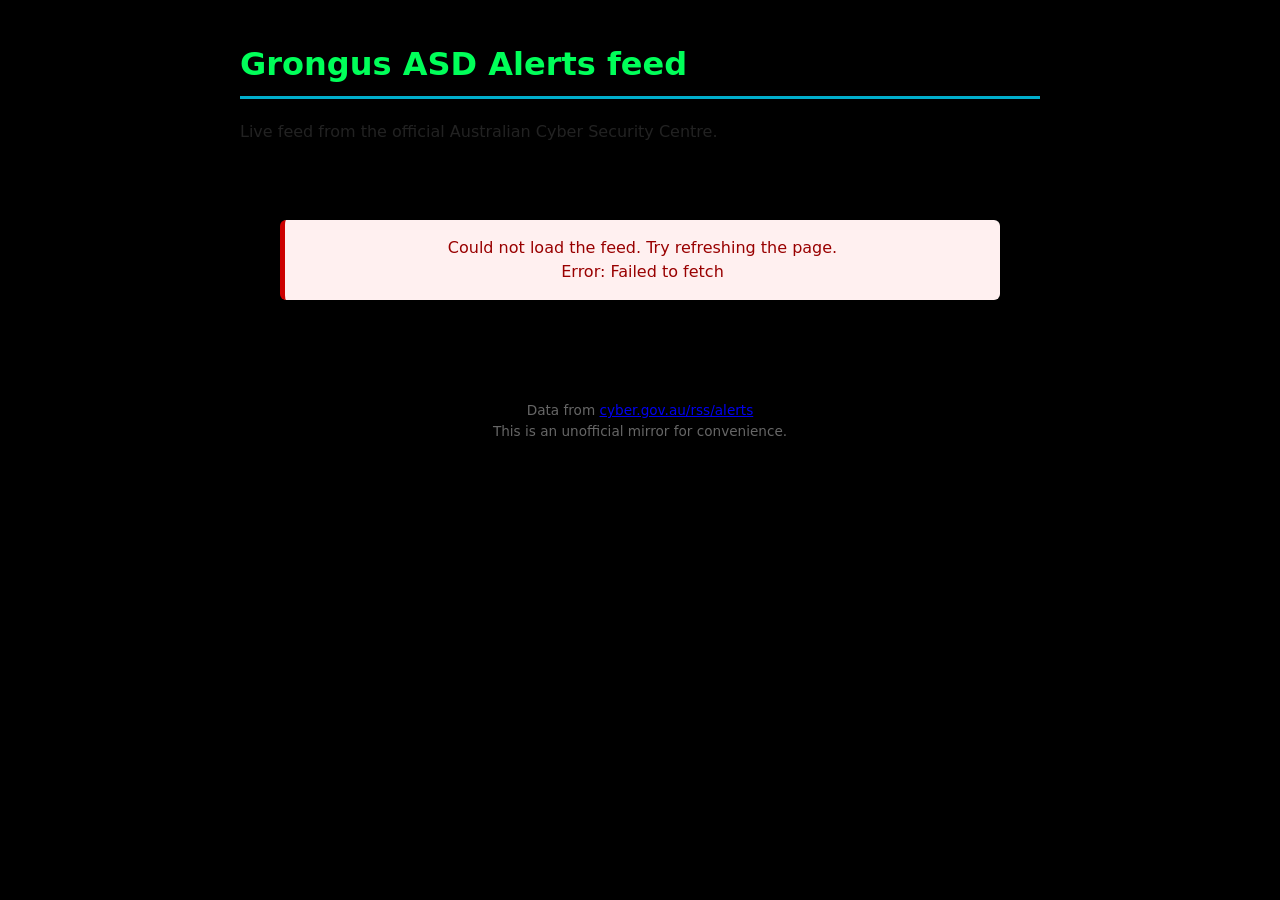
==== index.html @ 72931509 "startyed file creation" ====
<!DOCTYPE html>
<html lang="en">

<head>
  <meta charset="UTF-8">
  <meta name="viewport" content="width=device-width, initial-scale=1.0">
  <title>Grongus Alerts Hub</title>
  <style>
    body {
      font-family: system-ui, -apple-system, sans-serif;
      max-width: 800px;
      margin: 40px auto;
      padding: 0 20px;
      line-height: 1.5;
      background: #000000;
      color: #222;
    }
    h1 {
      color: #00ff59;
      border-bottom: 3px solid #00aecc;
      padding-bottom: 8px;
    }
    .alert {
      background: white;
      border-left: 5px solid #00aecc;
      margin: 20px 0;
      padding: 16px 20px;
      border-radius: 6px;
      box-shadow: 0 2px 6px rgba(0,0,0,0.08);
    }
    .alert h2 {
      margin: 0 0 8px 0;
      font-size: 1.15rem;
    }
    .alert a {
      color: #d88a16;
      text-decoration: none;
    }
    .alert a:hover {
      text-decoration: underline;
    }
    .meta {
      font-size: 0.9rem;
      color: #b5b1b1;
      margin-bottom: 8px;
    }
    .description {
      margin: 0;
    }
    footer {
      margin-top: 40px;
      font-size: 0.85rem;
      color: #666;
      text-align: center;
    }
    #loading {
      text-align: center;
      padding: 40px;
      color: #666;
    }
    .error {
      background: #fff0f0;
      border-left-color: #c00;
      color: #900;
    }
  </style>
</head>

<body>
<h1>Grongus ASD Alerts feed</h1>
  <p>Live feed from the official Australian Cyber Security Centre.</p>

  <div id="loading">Loading alerts…</div>
  <div id="feed"></div>

  <script>
    // Official ACSC Alerts RSS
    const RSS_URL = "https://www.cyber.gov.au/rss/alerts";

    // Free CORS proxy so the browser can fetch the feed
    const PROXY = "https://api.allorigins.win/raw?url=";

async function loadFeed() {
      const feedDiv = document.getElementById("feed");
      const loading = document.getElementById("loading");

try {
        const response = await fetch(PROXY + encodeURIComponent(RSS_URL));
        if (!response.ok) throw new Error("Network response was not ok");

        const text = await response.text();
        const parser = new DOMParser();
        const xml = parser.parseFromString(text, "text/xml");

        const items = xml.querySelectorAll("item");
        if (items.length === 0) throw new Error("No items found in feed");

        let html = "";
        items.forEach(item => {
          const title = item.querySelector("title")?.textContent || "No title";
          const link = item.querySelector("link")?.textContent || "#";
          const desc = item.querySelector("description")?.textContent || "";
          const date = item.querySelector("pubDate")?.textContent || "";

          // Make the date nicer
          const niceDate = date ? new Date(date).toLocaleString("en-AU", {
            dateStyle: "medium",
            timeStyle: "short"
          }) : "";

          html += `
            <div class="alert">
              <h2><a href="${link}" target="_blank" rel="noopener">${title}</a></h2>
              <div class="meta">${niceDate}</div>
              <p class="description">${desc}</p>
            </div>
          `;
        });

        
        feedDiv.innerHTML = html;
        loading.style.display = "none";
      } catch (err) {
        loading.innerHTML = `<div class="alert error">
          Could not load the feed. Try refreshing the page.<br>
          Error: ${err.message}
        </div>`;
      }
    }

    // Run when the page loads
    loadFeed();
  </script>

</body>

<footer>
    Data from <a href="https://www.cyber.gov.au/rss/alerts" target="_blank">cyber.gov.au/rss/alerts</a><br>
    This is an unofficial mirror for convenience.
  </footer>
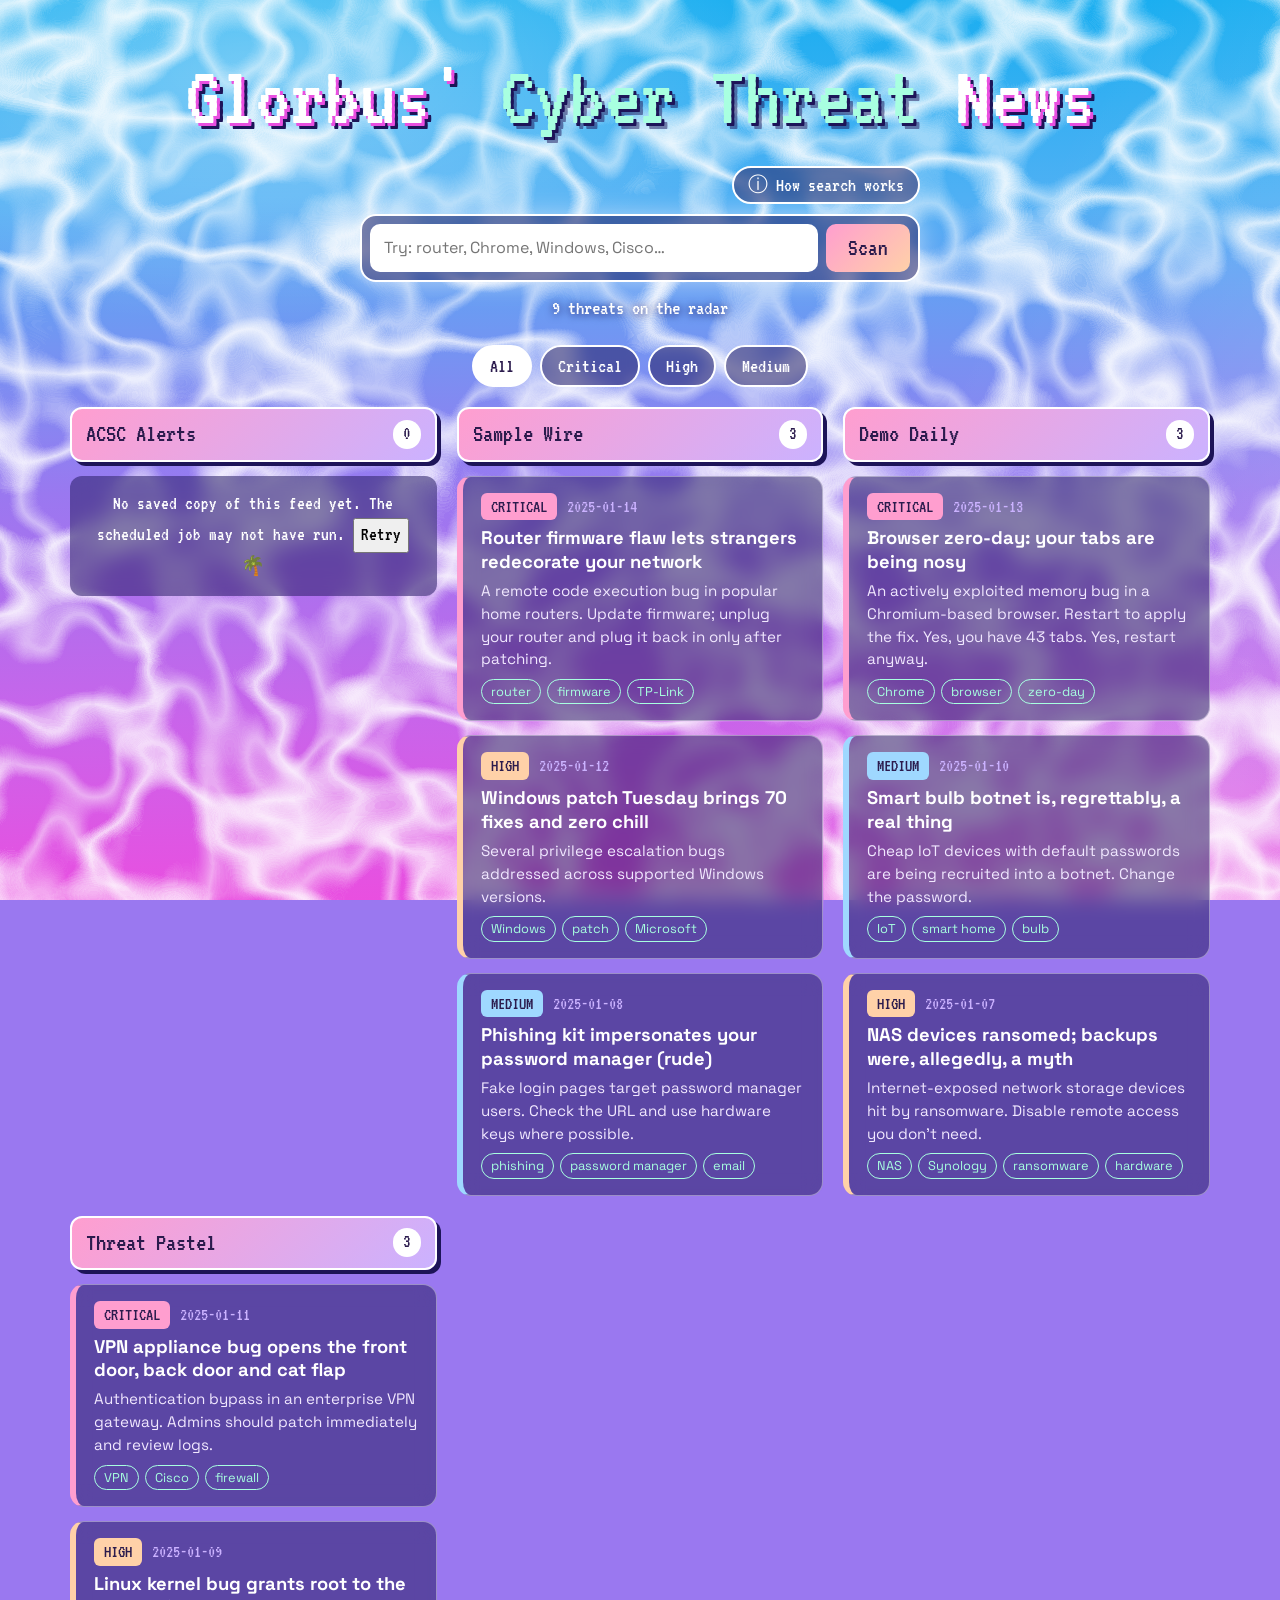
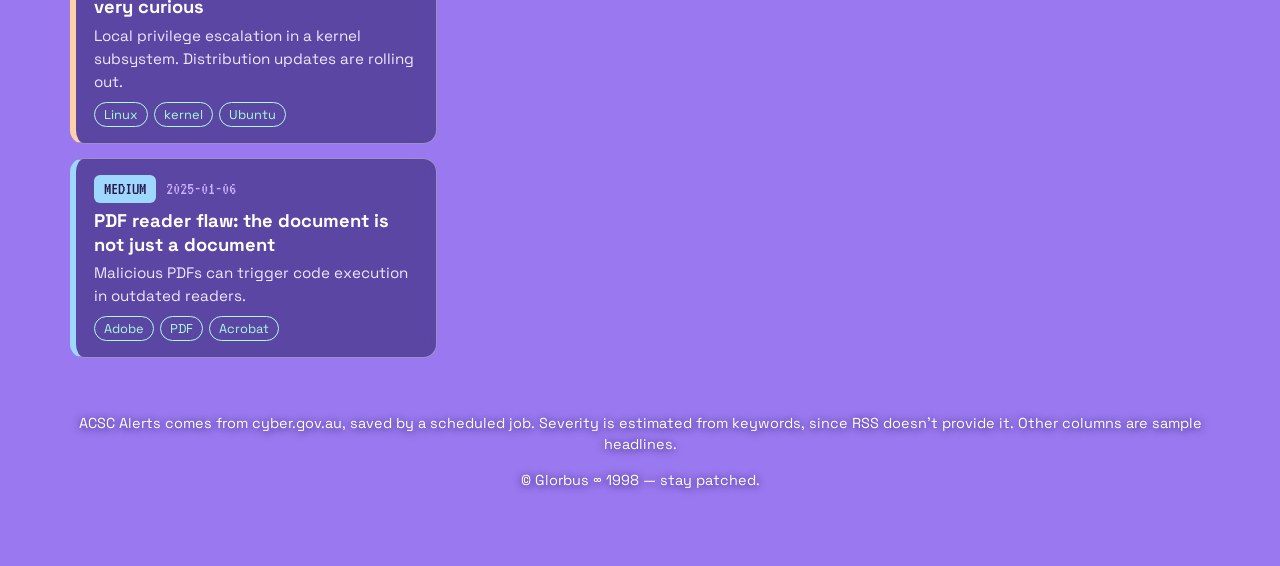
==== commit 9fab4ec4: "updated to new site structure" ====
--- a/index.html
+++ b/index.html
@@ -1,140 +1,73 @@
 <!DOCTYPE html>
 <html lang="en">
+<head>
+<meta charset="utf-8">
+<meta name="viewport" content="width=device-width, initial-scale=1">
+<title>Glorbus' Cyber Threat News</title>
+<meta name="description" content="Glorbus scours the internet for security threats so you can panic in pastel.">
+<link rel="preconnect" href="https://fonts.googleapis.com">
+<link href="https://fonts.googleapis.com/css2?family=VT323&family=Space+Grotesk:wght@400;600;700&display=swap" rel="stylesheet">
+<link rel="stylesheet" href="css/style.css">
+</head>
+<body>
+<div class="pool" aria-hidden="true">
+  <svg class="caus c1" width="100%" height="100%" preserveAspectRatio="none" focusable="false">
+    <filter id="w1" x="0" y="0" width="100%" height="100%">
+      <feTurbulence type="fractalNoise" baseFrequency="0.007 0.011" numOctaves="2" seed="4"/>
+      <feColorMatrix type="matrix" values="0 0 0 0 1  0 0 0 0 1  0 0 0 0 1  1 0 0 0 0"/>
+      <feComponentTransfer><feFuncA type="table" tableValues="0 0 0 0 0 1 0 0 0 0 0"/></feComponentTransfer>
+      <feGaussianBlur stdDeviation=".7"/>
+    </filter>
+    <rect width="100%" height="100%" filter="url(#w1)"/>
+  </svg>
+  <svg class="caus c2" width="100%" height="100%" preserveAspectRatio="none" focusable="false">
+    <filter id="w2" x="0" y="0" width="100%" height="100%">
+      <feTurbulence type="fractalNoise" baseFrequency="0.011 0.008" numOctaves="2" seed="11"/>
+      <feColorMatrix type="matrix" values="0 0 0 0 1  0 0 0 0 1  0 0 0 0 1  1 0 0 0 0"/>
+      <feComponentTransfer><feFuncA type="table" tableValues="0 0 0 0 0 1 0 0 0 0 0"/></feComponentTransfer>
+      <feGaussianBlur stdDeviation=".7"/>
+    </filter>
+    <rect width="100%" height="100%" filter="url(#w2)"/>
+  </svg>
+  <i class="glow"></i>
+</div>
+<header class="hero">
+  <h1>Glorbus' <span>Cyber Threat</span> News</h1>
 
-<head>
-  <meta charset="UTF-8">
-  <meta name="viewport" content="width=device-width, initial-scale=1.0">
-  <title>Grongus Alerts Hub</title>
-  <style>
-    body {
-      font-family: system-ui, -apple-system, sans-serif;
-      max-width: 800px;
-      margin: 40px auto;
-      padding: 0 20px;
-      line-height: 1.5;
-      background: #000000;
-      color: #222;
-    }
-    h1 {
-      color: #00ff59;
-      border-bottom: 3px solid #00aecc;
-      padding-bottom: 8px;
-    }
-    .alert {
-      background: white;
-      border-left: 5px solid #00aecc;
-      margin: 20px 0;
-      padding: 16px 20px;
-      border-radius: 6px;
-      box-shadow: 0 2px 6px rgba(0,0,0,0.08);
-    }
-    .alert h2 {
-      margin: 0 0 8px 0;
-      font-size: 1.15rem;
-    }
-    .alert a {
-      color: #d88a16;
-      text-decoration: none;
-    }
-    .alert a:hover {
-      text-decoration: underline;
-    }
-    .meta {
-      font-size: 0.9rem;
-      color: #b5b1b1;
-      margin-bottom: 8px;
-    }
-    .description {
-      margin: 0;
-    }
-    footer {
-      margin-top: 40px;
-      font-size: 0.85rem;
-      color: #666;
-      text-align: center;
-    }
-    #loading {
-      text-align: center;
-      padding: 40px;
-      color: #666;
-    }
-    .error {
-      background: #fff0f0;
-      border-left-color: #c00;
-      color: #900;
-    }
-  </style>
-</head>
+  <div class="searchwrap">
+    <details class="info">
+      <summary><span aria-hidden="true">ⓘ</span> How search works</summary>
+      <div class="info-body">
+        <p>Type the name of any software or hardware, like <b>Chrome</b>, <b>Cisco</b> or <b>router</b>. Glorbus checks every headline, summary and tag in all the columns below and shows only the stories that match.</p>
+        <p>Matches are highlighted. Search updates as you type, and the severity buttons narrow the results further. It only searches the feed already loaded on this page, not the whole internet.</p>
+      </div>
+    </details>
 
-<body>
-<h1>Grongus ASD Alerts feed</h1>
-  <p>Live feed from the official Australian Cyber Security Centre.</p>
+    <form class="search" role="search" id="searchForm">
+      <label for="q" class="sr">Search software or hardware</label>
+      <input id="q" type="search" placeholder="Try: router, Chrome, Windows, Cisco…" autocomplete="off">
+      <button type="submit">Scan</button>
+    </form>
+  </div>
+  <p id="status" class="status" role="status" aria-live="polite"></p>
+</header>
 
-  <div id="loading">Loading alerts…</div>
-  <div id="feed"></div>
-
-  <script>
-    // Official ACSC Alerts RSS
-    const RSS_URL = "https://www.cyber.gov.au/rss/alerts";
-
-    // Free CORS proxy so the browser can fetch the feed
-    const PROXY = "https://api.allorigins.win/raw?url=";
-
-async function loadFeed() {
-      const feedDiv = document.getElementById("feed");
-      const loading = document.getElementById("loading");
-
-try {
-        const response = await fetch(PROXY + encodeURIComponent(RSS_URL));
-        if (!response.ok) throw new Error("Network response was not ok");
-
-        const text = await response.text();
-        const parser = new DOMParser();
-        const xml = parser.parseFromString(text, "text/xml");
-
-        const items = xml.querySelectorAll("item");
-        if (items.length === 0) throw new Error("No items found in feed");
-
-        let html = "";
-        items.forEach(item => {
-          const title = item.querySelector("title")?.textContent || "No title";
-          const link = item.querySelector("link")?.textContent || "#";
-          const desc = item.querySelector("description")?.textContent || "";
-          const date = item.querySelector("pubDate")?.textContent || "";
-
-          // Make the date nicer
-          const niceDate = date ? new Date(date).toLocaleString("en-AU", {
-            dateStyle: "medium",
-            timeStyle: "short"
-          }) : "";
-
-          html += `
-            <div class="alert">
-              <h2><a href="${link}" target="_blank" rel="noopener">${title}</a></h2>
-              <div class="meta">${niceDate}</div>
-              <p class="description">${desc}</p>
-            </div>
-          `;
-        });
-
-        
-        feedDiv.innerHTML = html;
-        loading.style.display = "none";
-      } catch (err) {
-        loading.innerHTML = `<div class="alert error">
-          Could not load the feed. Try refreshing the page.<br>
-          Error: ${err.message}
-        </div>`;
-      }
-    }
-
-    // Run when the page loads
-    loadFeed();
-  </script>
-
-</body>
+<main>
+  <div class="filters" id="filters" role="group" aria-label="Filter by severity">
+    <button data-sev="all" aria-pressed="true">All</button>
+    <button data-sev="critical" aria-pressed="false">Critical</button>
+    <button data-sev="high" aria-pressed="false">High</button>
+    <button data-sev="medium" aria-pressed="false">Medium</button>
+  </div>
+  <div class="columns" id="feed"></div>
+  <p class="empty" id="empty" hidden>Glorbus found nothing. Either you're safe, or Glorbus isn't looking hard enough. 🌴</p>
+</main>
 
 <footer>
-    Data from <a href="https://www.cyber.gov.au/rss/alerts" target="_blank">cyber.gov.au/rss/alerts</a><br>
-    This is an unofficial mirror for convenience.
-  </footer>+  <p>ACSC Alerts comes from cyber.gov.au, saved by a scheduled job. Severity is estimated from keywords, since RSS doesn't provide it. Other columns are sample headlines.</p>
+  <p id="updated"></p>
+  <p>© Glorbus ∞ 1998 — stay patched.</p>
+</footer>
+<script src="js/app.js"></script>
+</body>
+</html>
--- a/css/style.css
+++ b/css/style.css
@@ -0,0 +1,83 @@
+:root{
+  --bg1:#9a78f0;--pink:#ff9ecf;--mint:#a8ffe0;--lav:#cbb2ff;--peach:#ffd1a8;--sky:#9fd8ff;
+  --deep:#1d1458;--ink:#fff;--card:rgba(29,20,88,.5);
+  --display:"VT323","Courier New",monospace;--body:"Space Grotesk",system-ui,sans-serif;
+}
+*{box-sizing:border-box}
+html{scroll-behavior:smooth}
+body{margin:0;min-height:100vh;color:var(--ink);font-family:var(--body);line-height:1.5;overflow-x:hidden;background:var(--bg1)}
+
+/* ---------- Pool water: cyan > violet > hot pink, with caustic ripple lines ---------- */
+.pool{position:fixed;inset:0;z-index:0;overflow:hidden;pointer-events:none;
+  background:linear-gradient(180deg,#1aaef0 0%,#4fb0f4 22%,#9a78f0 55%,#c964ea 80%,#e94fe0 100%)}
+.caus{position:absolute;inset:-12%;width:124%;height:124%;mix-blend-mode:screen}
+.c1{opacity:.75;animation:drift1 22s ease-in-out infinite alternate}
+.c2{opacity:.5;animation:drift2 30s ease-in-out infinite alternate}
+.glow{position:absolute;inset:0;display:block;
+  background:
+   radial-gradient(ellipse 60% 40% at 20% 8%,rgba(255,255,255,.35),transparent 70%),
+   radial-gradient(ellipse 50% 35% at 85% 95%,rgba(255,255,255,.25),transparent 70%),
+   linear-gradient(115deg,transparent 35%,rgba(255,255,255,.14) 48%,transparent 60%) 0 0/220% 100%;
+  animation:sheen 16s ease-in-out infinite alternate}
+@keyframes drift1{from{transform:translate(-2%,-1%) scale(1) rotate(0)}to{transform:translate(3%,2%) scale(1.08) rotate(1.5deg)}}
+@keyframes drift2{from{transform:translate(3%,2%) scale(1.1) rotate(0)}to{transform:translate(-3%,-2%) scale(1) rotate(-2deg)}}
+@keyframes sheen{to{background-position:0 0,0 0,-120% 0}}
+
+.hero,main,footer{position:relative;z-index:1;max-width:1180px;margin:0 auto;padding:0 20px}
+.hero{text-align:center;padding-top:56px}
+h1{font-family:var(--display);font-weight:400;font-size:clamp(2.8rem,10vw,5.5rem);line-height:.95;margin:0 0 .3em;
+  text-shadow:3px 3px 0 #e94fe0,6px 6px 0 var(--deep)}
+h1 span{color:var(--mint);text-shadow:3px 3px 0 var(--deep),6px 6px 0 rgba(29,20,88,.5)}
+.searchwrap{max-width:560px;margin:0 auto}
+.search{display:flex;gap:8px;padding:8px;border-radius:16px;background:var(--card);
+  border:2px solid #fff;box-shadow:0 0 24px rgba(255,255,255,.5);backdrop-filter:blur(8px)}
+
+/* clickable info box, right-aligned above the search bar */
+.info{margin:0 0 10px;text-align:right}
+.info summary{display:inline-block;list-style:none;cursor:pointer;padding:2px 14px;border-radius:99px;border:2px solid #fff;
+  background:var(--card);backdrop-filter:blur(8px);font-family:var(--display);font-size:1.25rem;user-select:none}
+.info summary::-webkit-details-marker{display:none}
+.info summary:hover,.info[open] summary{background:#fff;color:#2b1b4d}
+.info-body{margin-top:8px;padding:12px 16px;text-align:left;border-radius:14px;border:2px solid #fff;
+  background:rgba(29,20,88,.72);backdrop-filter:blur(10px);box-shadow:4px 4px 0 var(--deep);font-size:.95rem}
+.info-body p{margin:0 0 8px}.info-body p:last-child{margin:0}
+.info-body b{color:var(--mint)}
+
+input{flex:1;min-width:0;padding:12px 14px;border:0;border-radius:10px;font:inherit;background:#fff;color:#2b1b4d}
+button{font:inherit;cursor:pointer}
+.search button{padding:0 22px;border:0;border-radius:10px;background:linear-gradient(135deg,var(--pink),var(--peach));
+  color:#2b1b4d;font-family:var(--display);font-size:1.5rem}
+:focus-visible{outline:3px solid var(--mint);outline-offset:2px}
+.sr{position:absolute;width:1px;height:1px;overflow:hidden;clip:rect(0 0 0 0)}
+.status{font-family:var(--display);font-size:1.3rem;color:#fff;min-height:1.6em;margin:10px 0 0;text-shadow:0 1px 8px var(--deep)}
+.filters{display:flex;flex-wrap:wrap;gap:8px;justify-content:center;margin:20px 0}
+.filters button{padding:4px 16px;border-radius:99px;border:2px solid #fff;background:var(--card);color:var(--ink);font-family:var(--display);font-size:1.25rem;backdrop-filter:blur(6px)}
+.filters button[aria-pressed=true]{background:#fff;color:#2b1b4d}
+
+/* one column per source */
+.columns{display:grid;grid-template-columns:repeat(auto-fit,minmax(280px,1fr));gap:20px;align-items:start}
+.col{display:grid;gap:14px;min-width:0}
+.col h2{display:flex;justify-content:space-between;align-items:center;margin:0;padding:6px 14px;border-radius:12px;
+  background:linear-gradient(135deg,var(--pink),var(--lav));color:#2b1b4d;font-family:var(--display);font-weight:400;font-size:1.6rem;
+  border:2px solid #fff;box-shadow:4px 4px 0 var(--deep)}
+.col h2 small{font-size:1.2rem;background:#fff;border-radius:99px;padding:0 10px}
+.none{margin:0;padding:14px;border-radius:12px;background:var(--card);text-align:center;font-family:var(--display);font-size:1.2rem;backdrop-filter:blur(10px)}
+.item{padding:16px 18px;border-radius:14px;background:var(--card);border:1px solid rgba(255,255,255,.4);
+  border-left:6px solid var(--c,var(--lav));backdrop-filter:blur(10px);transition:transform .2s}
+.item:hover{transform:translate(-3px,-3px);box-shadow:5px 5px 0 var(--c,var(--lav))}
+.meta{display:flex;flex-wrap:wrap;gap:10px;align-items:center;font-family:var(--display);font-size:1.15rem;color:var(--lav)}
+.sev{padding:0 10px;border-radius:6px;background:var(--c);color:#2b1b4d;text-transform:uppercase}
+.item h3{margin:6px 0;font-size:1.15rem;line-height:1.3}
+.item h3 a{color:inherit;text-decoration:none}
+.item h3 a:hover{text-decoration:underline wavy var(--pink)}
+.item p{margin:0 0 8px;color:#f1e8ff;font-size:.95rem}
+.tags{display:flex;flex-wrap:wrap;gap:6px}
+.tags span{font-size:.8rem;padding:2px 9px;border-radius:99px;border:1px solid var(--mint);color:var(--mint)}
+mark{background:var(--peach);color:#2b1b4d;border-radius:3px;padding:0 2px}
+.empty{text-align:center;font-family:var(--display);font-size:1.5rem;color:#fff;text-shadow:0 1px 8px var(--deep)}
+footer{text-align:center;padding:40px 20px 60px;color:#fff;font-size:.9rem;text-shadow:0 1px 8px var(--deep)}
+code{color:var(--deep);background:var(--mint);padding:0 4px;border-radius:4px;text-shadow:none}
+@media(prefers-reduced-motion:reduce){
+  *{transition:none!important;scroll-behavior:auto!important}
+  .caus,.glow{animation:none!important}
+}
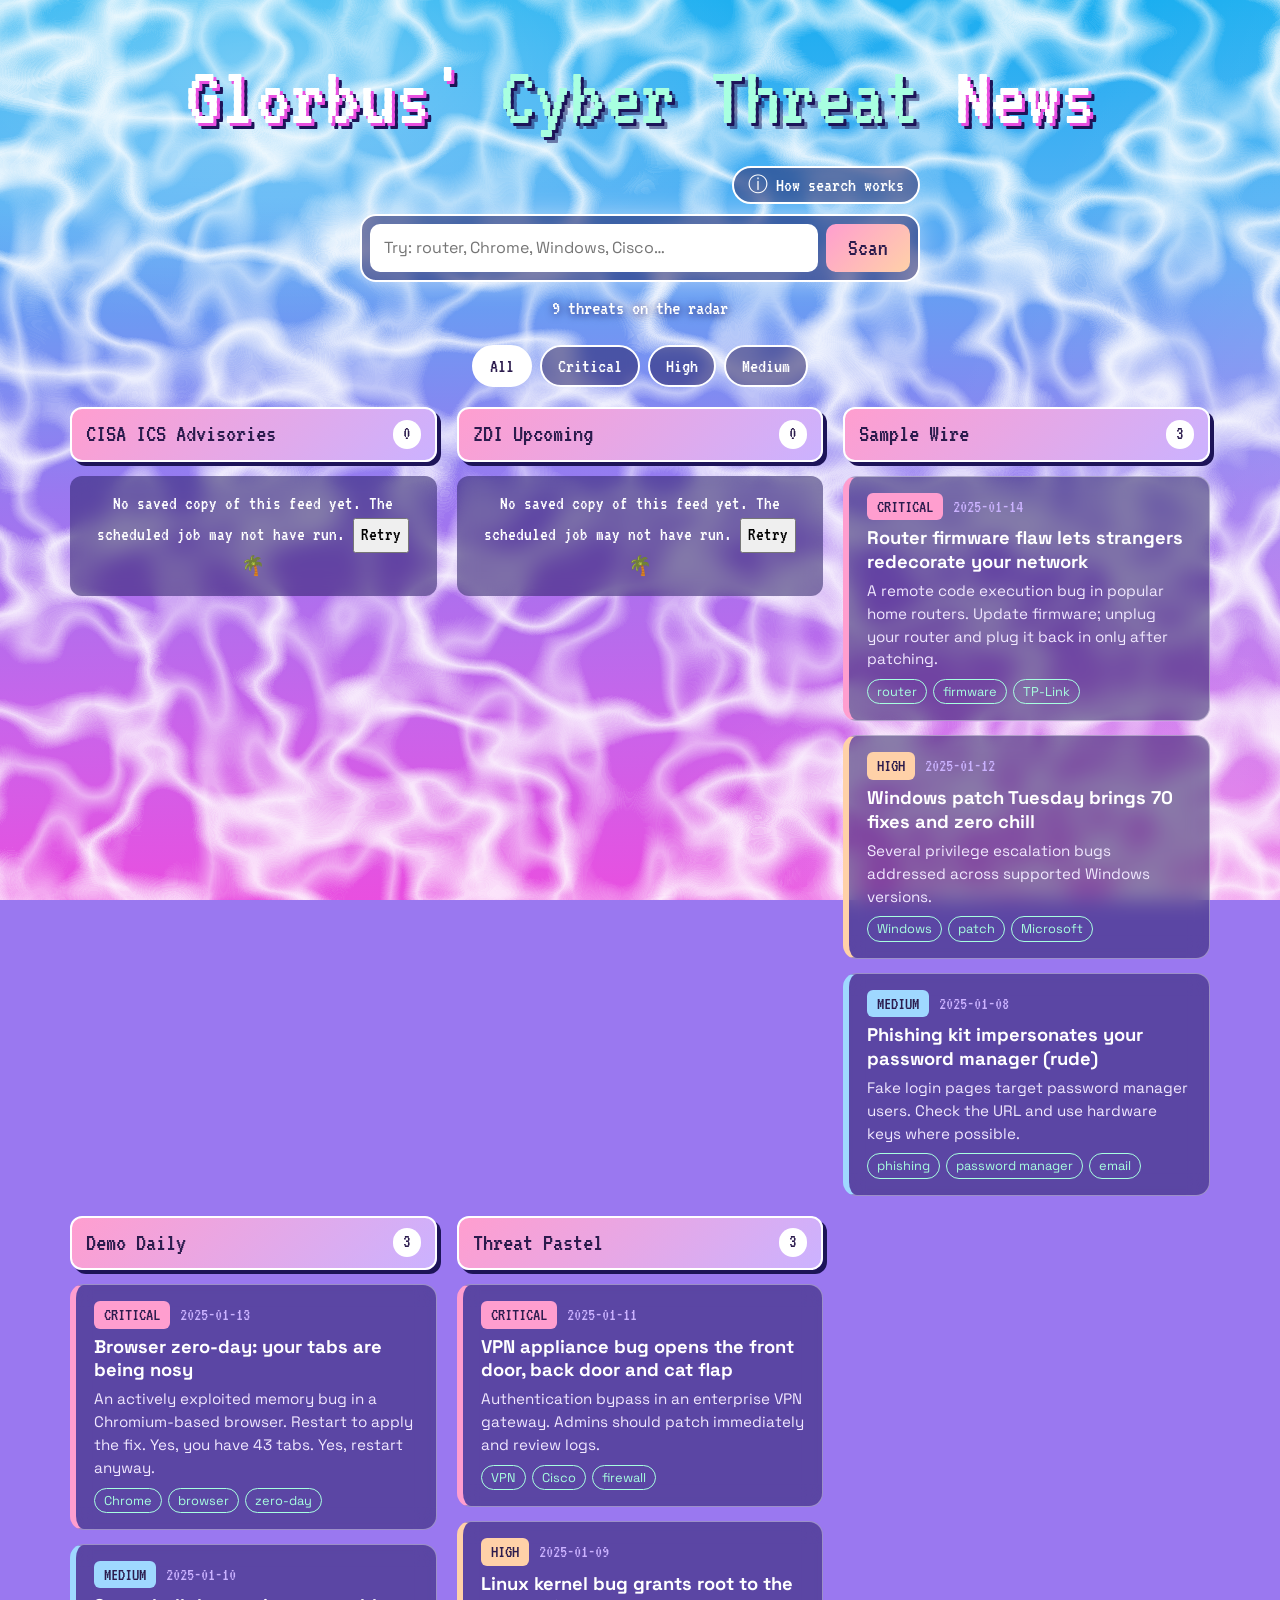
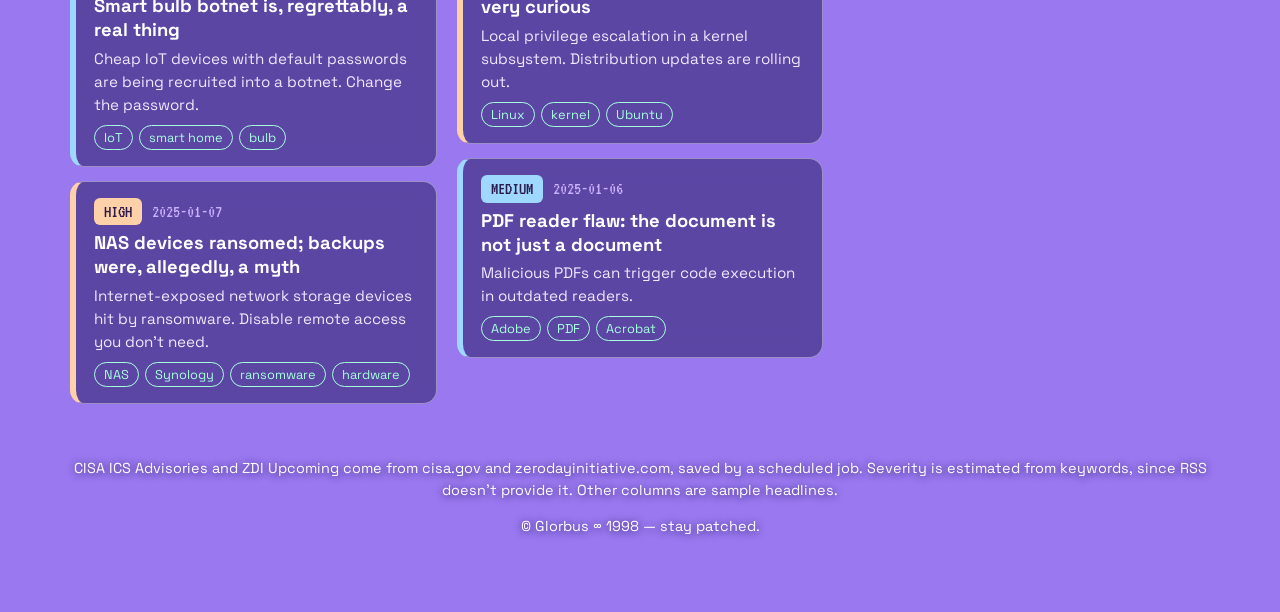
==== commit 85caeb45: "new feeds" ====
--- a/index.html
+++ b/index.html
@@ -64,7 +64,7 @@
 </main>
 
 <footer>
-  <p>ACSC Alerts comes from cyber.gov.au, saved by a scheduled job. Severity is estimated from keywords, since RSS doesn't provide it. Other columns are sample headlines.</p>
+  <p>CISA ICS Advisories and ZDI Upcoming come from cisa.gov and zerodayinitiative.com, saved by a scheduled job. Severity is estimated from keywords, since RSS doesn't provide it. Other columns are sample headlines.</p>
   <p id="updated"></p>
   <p>© Glorbus ∞ 1998 — stay patched.</p>
 </footer>
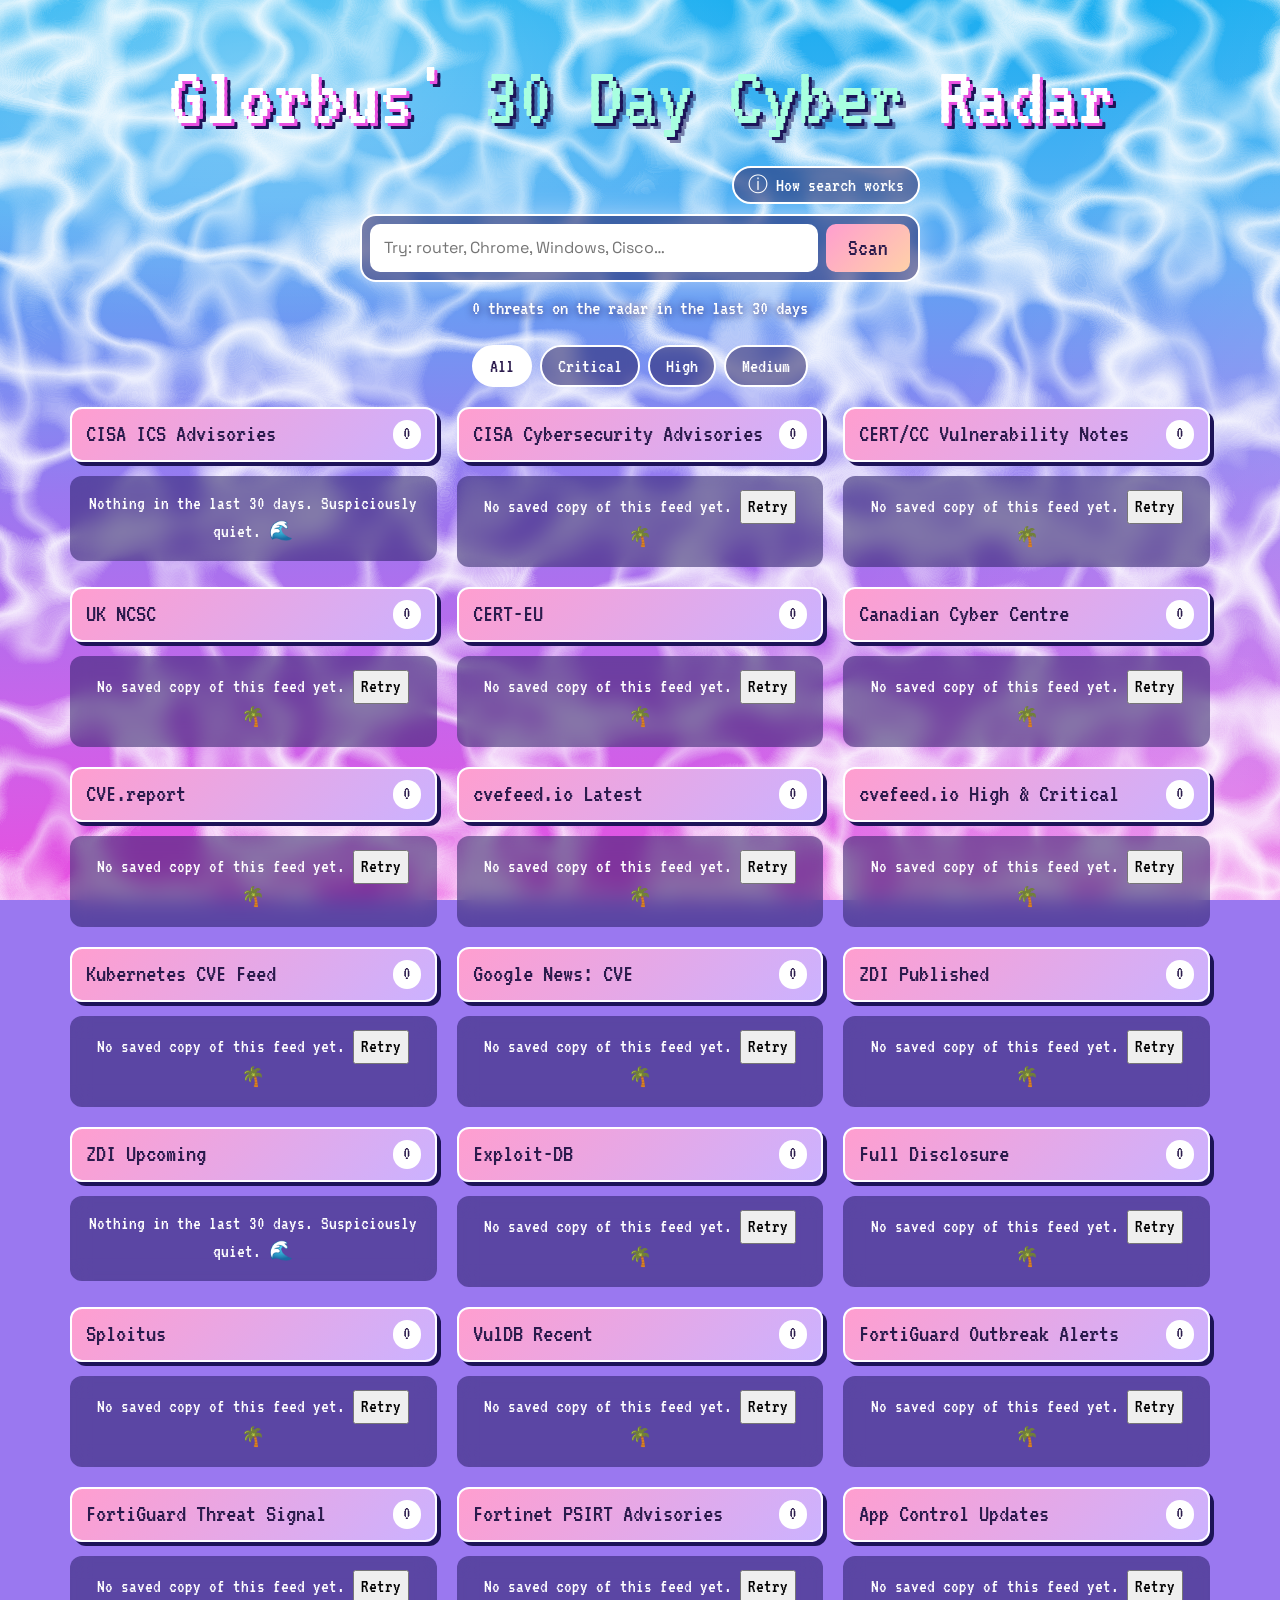
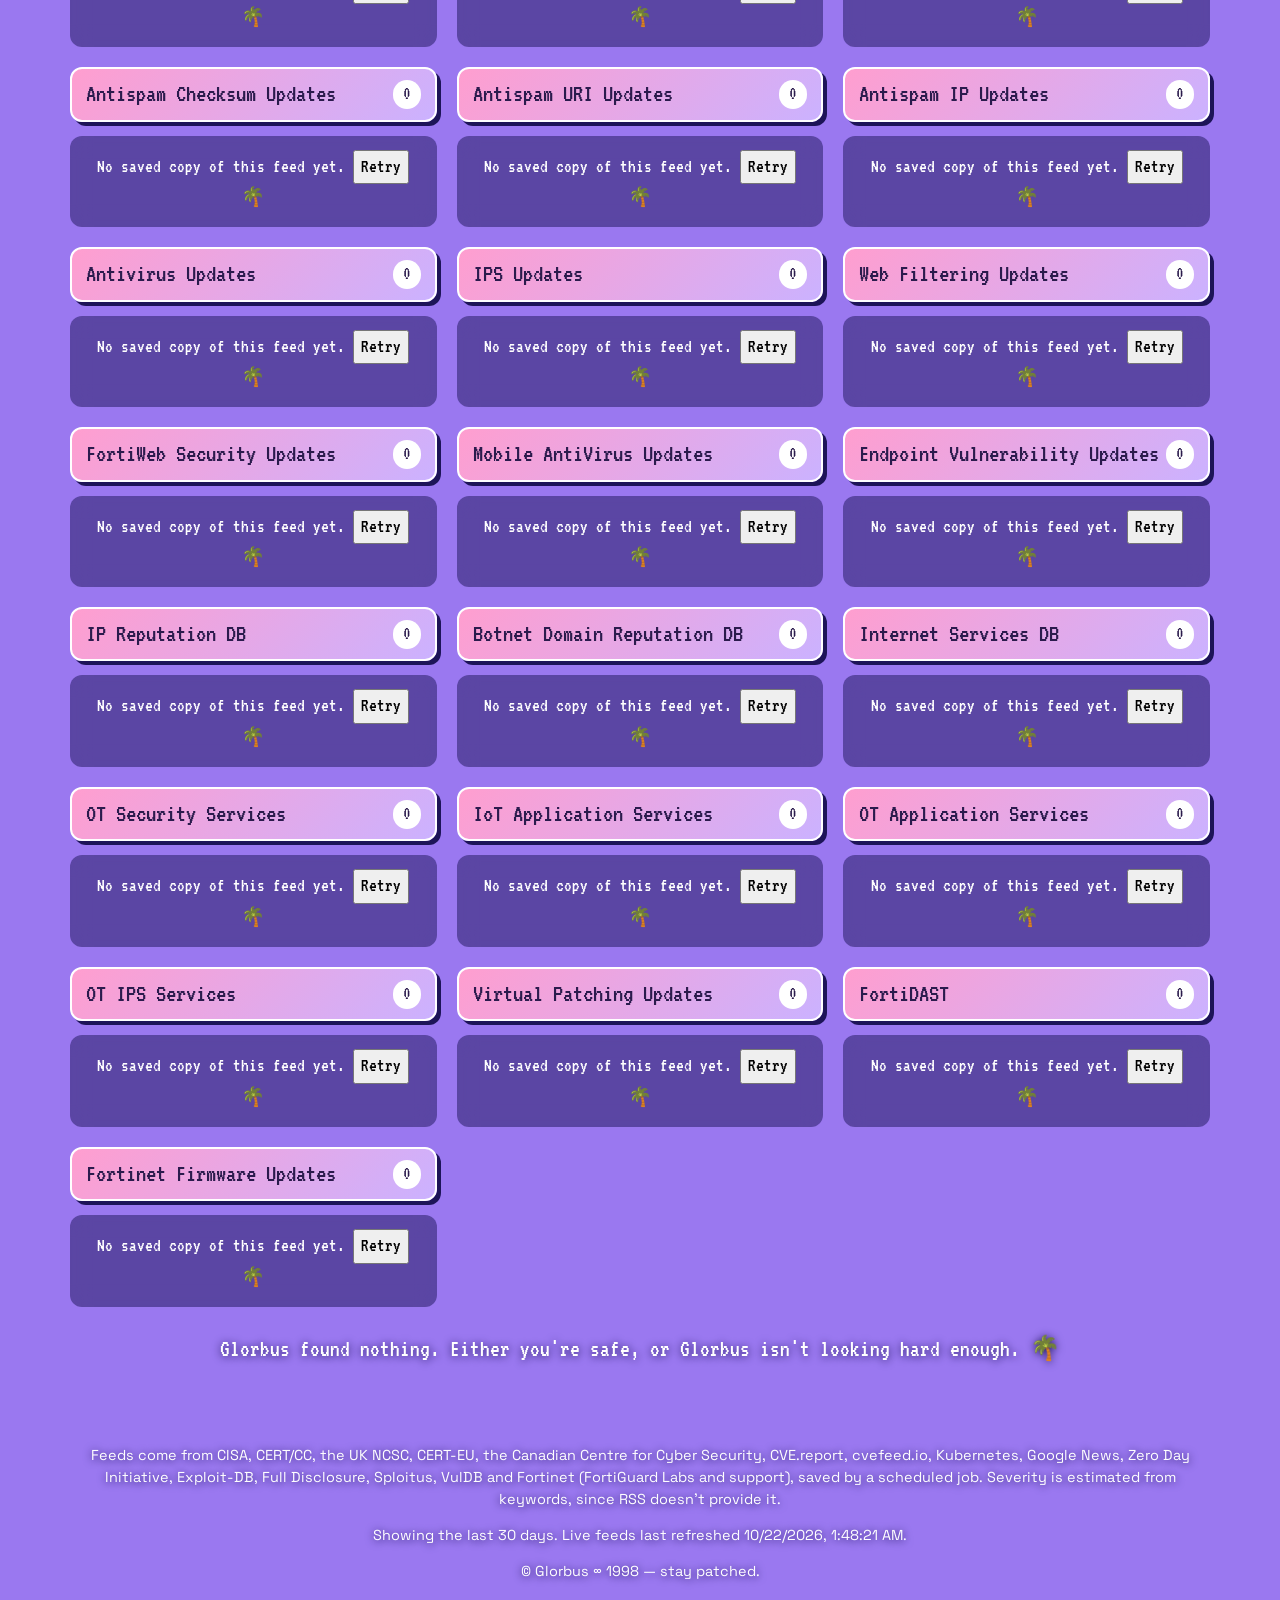
==== commit 9ee0db34: "more feeds UwU" ====
--- a/index.html
+++ b/index.html
@@ -3,7 +3,7 @@
 <head>
 <meta charset="utf-8">
 <meta name="viewport" content="width=device-width, initial-scale=1">
-<title>Glorbus' Cyber Threat News</title>
+<title>Glorbus' 30 Day Cyber Radar</title>
 <meta name="description" content="Glorbus scours the internet for security threats so you can panic in pastel.">
 <link rel="preconnect" href="https://fonts.googleapis.com">
 <link href="https://fonts.googleapis.com/css2?family=VT323&family=Space+Grotesk:wght@400;600;700&display=swap" rel="stylesheet">
@@ -32,7 +32,7 @@
   <i class="glow"></i>
 </div>
 <header class="hero">
-  <h1>Glorbus' <span>Cyber Threat</span> News</h1>
+  <h1>Glorbus' <span>30 Day Cyber</span> Radar</h1>
 
   <div class="searchwrap">
     <details class="info">
@@ -64,7 +64,7 @@
 </main>
 
 <footer>
-  <p>CISA ICS Advisories and ZDI Upcoming come from cisa.gov and zerodayinitiative.com, saved by a scheduled job. Severity is estimated from keywords, since RSS doesn't provide it. Other columns are sample headlines.</p>
+  <p>Feeds come from CISA, CERT/CC, the UK NCSC, CERT-EU, the Canadian Centre for Cyber Security, CVE.report, cvefeed.io, Kubernetes, Google News, Zero Day Initiative, Exploit-DB, Full Disclosure, Sploitus, VulDB and Fortinet (FortiGuard Labs and support), saved by a scheduled job. Severity is estimated from keywords, since RSS doesn't provide it.</p>
   <p id="updated"></p>
   <p>© Glorbus ∞ 1998 — stay patched.</p>
 </footer>
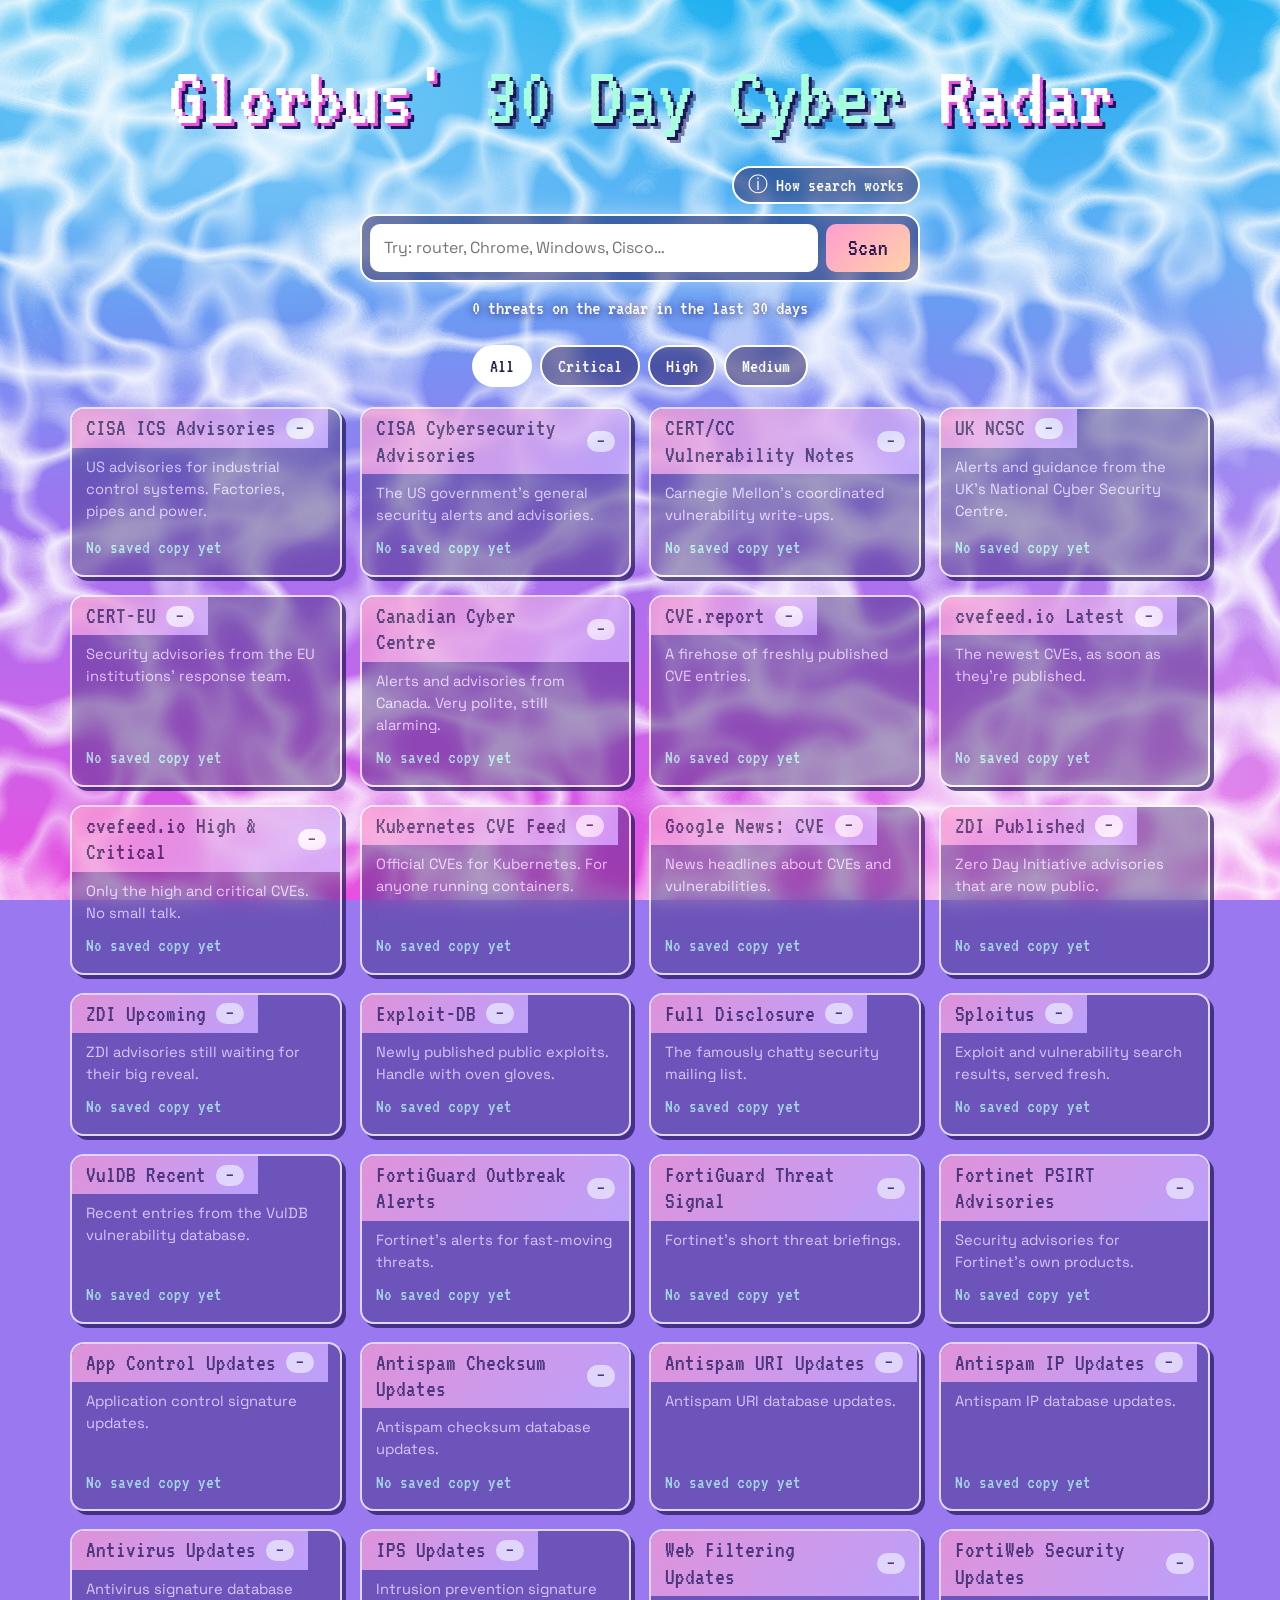
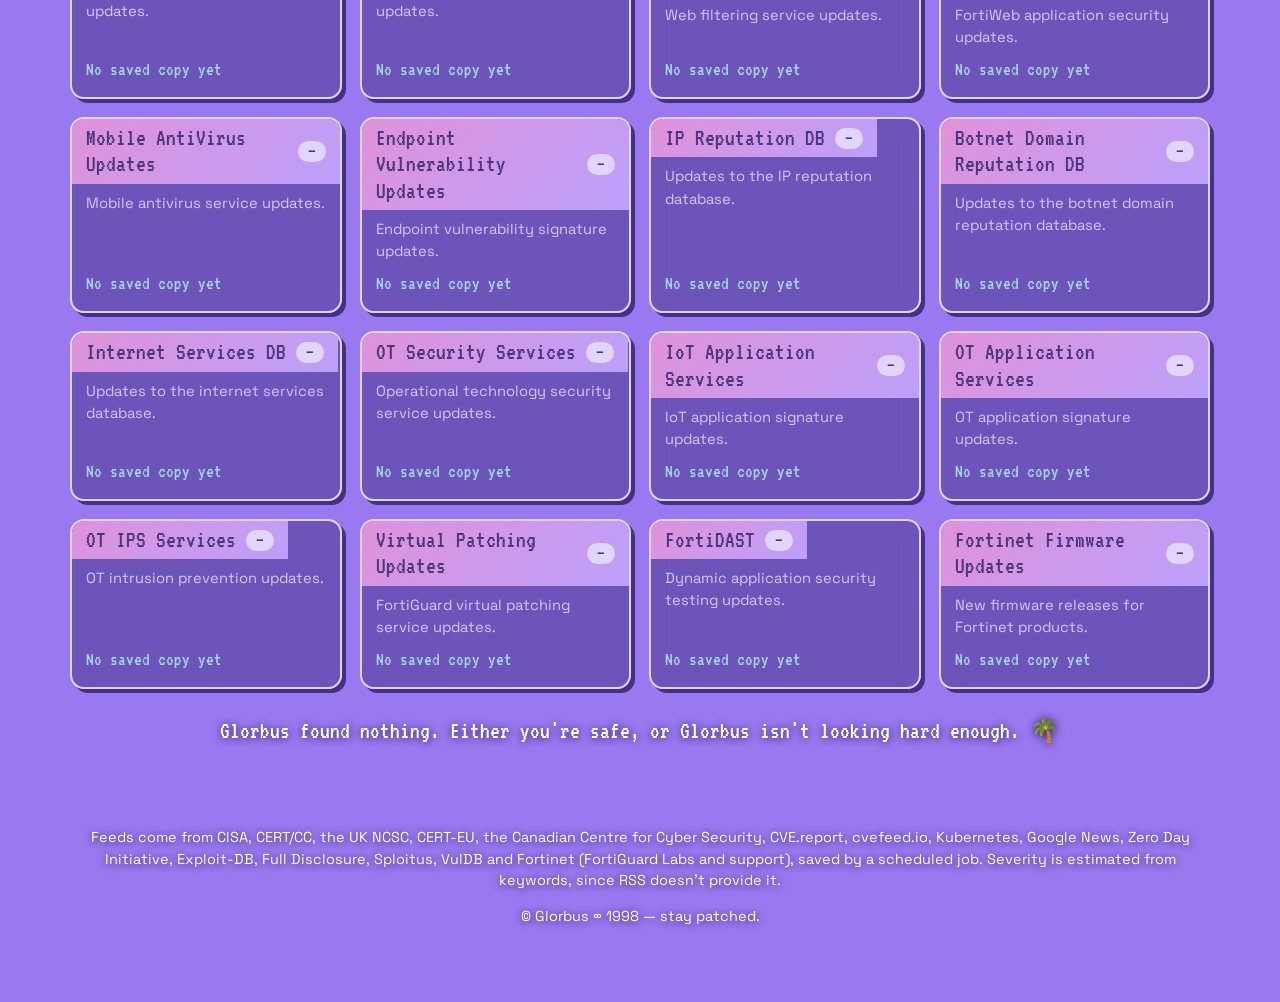
==== commit 6c78d367: "changed layout" ====
--- a/index.html
+++ b/index.html
@@ -38,8 +38,8 @@
     <details class="info">
       <summary><span aria-hidden="true">ⓘ</span> How search works</summary>
       <div class="info-body">
-        <p>Type the name of any software or hardware, like <b>Chrome</b>, <b>Cisco</b> or <b>router</b>. Glorbus checks every headline, summary and tag in all the columns below and shows only the stories that match.</p>
-        <p>Matches are highlighted. Search updates as you type, and the severity buttons narrow the results further. It only searches the feed already loaded on this page, not the whole internet.</p>
+        <p>Type the name of any software or hardware, like <b>Chrome</b>, <b>Cisco</b> or <b>router</b>. Glorbus checks every headline, summary and tag in every feed and shows only the feeds that have matching stories.</p>
+        <p>Open a feed box to see its stories, with matches highlighted. Search updates as you type, and the severity buttons narrow the results further. It only searches the data already loaded on this page, not the whole internet.</p>
       </div>
     </details>
 
@@ -59,9 +59,20 @@
     <button data-sev="high" aria-pressed="false">High</button>
     <button data-sev="medium" aria-pressed="false">Medium</button>
   </div>
-  <div class="columns" id="feed"></div>
+  <div class="tiles" id="feed"></div>
   <p class="empty" id="empty" hidden>Glorbus found nothing. Either you're safe, or Glorbus isn't looking hard enough. 🌴</p>
 </main>
+
+<dialog id="dlg" aria-labelledby="dtitle">
+  <div class="dwrap">
+    <div class="dhead">
+      <div><h2 id="dtitle"></h2><p id="ddesc"></p></div>
+      <span id="dcount" class="dcount"></span>
+      <button type="button" id="dclose" aria-label="Close feed">✕</button>
+    </div>
+    <div class="dgrid" id="dgrid"></div>
+  </div>
+</dialog>
 
 <footer>
   <p>Feeds come from CISA, CERT/CC, the UK NCSC, CERT-EU, the Canadian Centre for Cyber Security, CVE.report, cvefeed.io, Kubernetes, Google News, Zero Day Initiative, Exploit-DB, Full Disclosure, Sploitus, VulDB and Fortinet (FortiGuard Labs and support), saved by a scheduled job. Severity is estimated from keywords, since RSS doesn't provide it.</p>
--- a/css/style.css
+++ b/css/style.css
@@ -54,26 +54,48 @@
 .filters button{padding:4px 16px;border-radius:99px;border:2px solid #fff;background:var(--card);color:var(--ink);font-family:var(--display);font-size:1.25rem;backdrop-filter:blur(6px)}
 .filters button[aria-pressed=true]{background:#fff;color:#2b1b4d}
 
-/* one column per source */
-.columns{display:grid;grid-template-columns:repeat(auto-fit,minmax(280px,1fr));gap:20px;align-items:start}
-.col{display:grid;gap:14px;min-width:0}
-.col h2{display:flex;justify-content:space-between;align-items:center;margin:0;padding:6px 14px;border-radius:12px;
-  background:linear-gradient(135deg,var(--pink),var(--lav));color:#2b1b4d;font-family:var(--display);font-weight:400;font-size:1.6rem;
-  border:2px solid #fff;box-shadow:4px 4px 0 var(--deep)}
-.col h2 small{font-size:1.2rem;background:#fff;border-radius:99px;padding:0 10px}
-.none{margin:0;padding:14px;border-radius:12px;background:var(--card);text-align:center;font-family:var(--display);font-size:1.2rem;backdrop-filter:blur(10px)}
+/* one collapsed box per source */
+.tiles{display:grid;grid-template-columns:repeat(auto-fill,minmax(240px,1fr));gap:18px}
+.tile{display:flex;flex-direction:column;gap:8px;text-align:left;color:var(--ink);padding:0 0 12px;min-width:0;
+  border-radius:14px;border:2px solid #fff;background:var(--card);backdrop-filter:blur(10px);
+  box-shadow:4px 4px 0 var(--deep);overflow:hidden;transition:transform .2s,box-shadow .2s}
+.tile:hover{transform:translate(-3px,-3px);box-shadow:7px 7px 0 var(--deep)}
+.th{display:flex;justify-content:space-between;align-items:center;gap:10px;padding:6px 14px;
+  background:linear-gradient(135deg,var(--pink),var(--lav));color:#2b1b4d;font-family:var(--display);font-size:1.5rem;line-height:1.1}
+.th small{font-size:1.2rem;background:#fff;border-radius:99px;padding:0 10px}
+.td{padding:0 14px;font-size:.92rem;color:#f1e8ff;flex:1}
+.go{padding:0 14px;font-family:var(--display);font-size:1.2rem;color:var(--mint)}
+.tile.off{opacity:.7}
+
+/* pop-up window with the items */
+dialog{width:min(1100px,94vw);max-height:90vh;padding:0;border:2px solid #fff;border-radius:18px;color:var(--ink);
+  background:rgba(29,20,88,.92);box-shadow:8px 8px 0 var(--deep);overflow:hidden}
+dialog[open]{display:block}
+dialog::backdrop{background:rgba(29,20,88,.6);backdrop-filter:blur(4px)}
+.dwrap{display:flex;flex-direction:column;max-height:90vh}
+.dhead{display:flex;align-items:center;gap:14px;padding:12px 18px;background:linear-gradient(135deg,var(--pink),var(--lav));color:#2b1b4d}
+.dhead>div{flex:1;min-width:0}
+.dhead h2{margin:0;font-family:var(--display);font-weight:400;font-size:2rem;line-height:1}
+.dhead p{margin:2px 0 0;font-size:.9rem}
+.dcount{font-family:var(--display);font-size:1.2rem;background:#fff;border-radius:99px;padding:0 12px;white-space:nowrap}
+#dclose{width:38px;height:38px;border-radius:50%;border:2px solid #2b1b4d;background:#fff;color:#2b1b4d;font-size:1.1rem;flex:none}
+#dclose:hover{background:var(--mint)}
+.dgrid{display:grid;grid-template-columns:repeat(auto-fill,minmax(260px,1fr));gap:14px;padding:18px;overflow-y:auto;align-items:start}
+.dgrid .none{grid-column:1/-1}
+.none{margin:0;padding:14px;border-radius:12px;background:var(--card);text-align:center;font-family:var(--display);font-size:1.2rem}
 .item{padding:16px 18px;border-radius:14px;background:var(--card);border:1px solid rgba(255,255,255,.4);
-  border-left:6px solid var(--c,var(--lav));backdrop-filter:blur(10px);transition:transform .2s}
+  border-left:6px solid var(--c,var(--lav));transition:transform .2s}
 .item:hover{transform:translate(-3px,-3px);box-shadow:5px 5px 0 var(--c,var(--lav))}
 .meta{display:flex;flex-wrap:wrap;gap:10px;align-items:center;font-family:var(--display);font-size:1.15rem;color:var(--lav)}
 .sev{padding:0 10px;border-radius:6px;background:var(--c);color:#2b1b4d;text-transform:uppercase}
-.item h3{margin:6px 0;font-size:1.15rem;line-height:1.3}
+.item h3{margin:6px 0;font-size:1.15rem;line-height:1.3;overflow-wrap:anywhere}
 .item h3 a{color:inherit;text-decoration:none}
 .item h3 a:hover{text-decoration:underline wavy var(--pink)}
 .item p{margin:0 0 8px;color:#f1e8ff;font-size:.95rem}
 .tags{display:flex;flex-wrap:wrap;gap:6px}
 .tags span{font-size:.8rem;padding:2px 9px;border-radius:99px;border:1px solid var(--mint);color:var(--mint)}
 mark{background:var(--peach);color:#2b1b4d;border-radius:3px;padding:0 2px}
+.retry{padding:2px 12px;border-radius:99px;border:2px solid #fff;background:var(--pink);color:#2b1b4d;font-family:var(--display);font-size:1.1rem}
 .empty{text-align:center;font-family:var(--display);font-size:1.5rem;color:#fff;text-shadow:0 1px 8px var(--deep)}
 footer{text-align:center;padding:40px 20px 60px;color:#fff;font-size:.9rem;text-shadow:0 1px 8px var(--deep)}
 code{color:var(--deep);background:var(--mint);padding:0 4px;border-radius:4px;text-shadow:none}
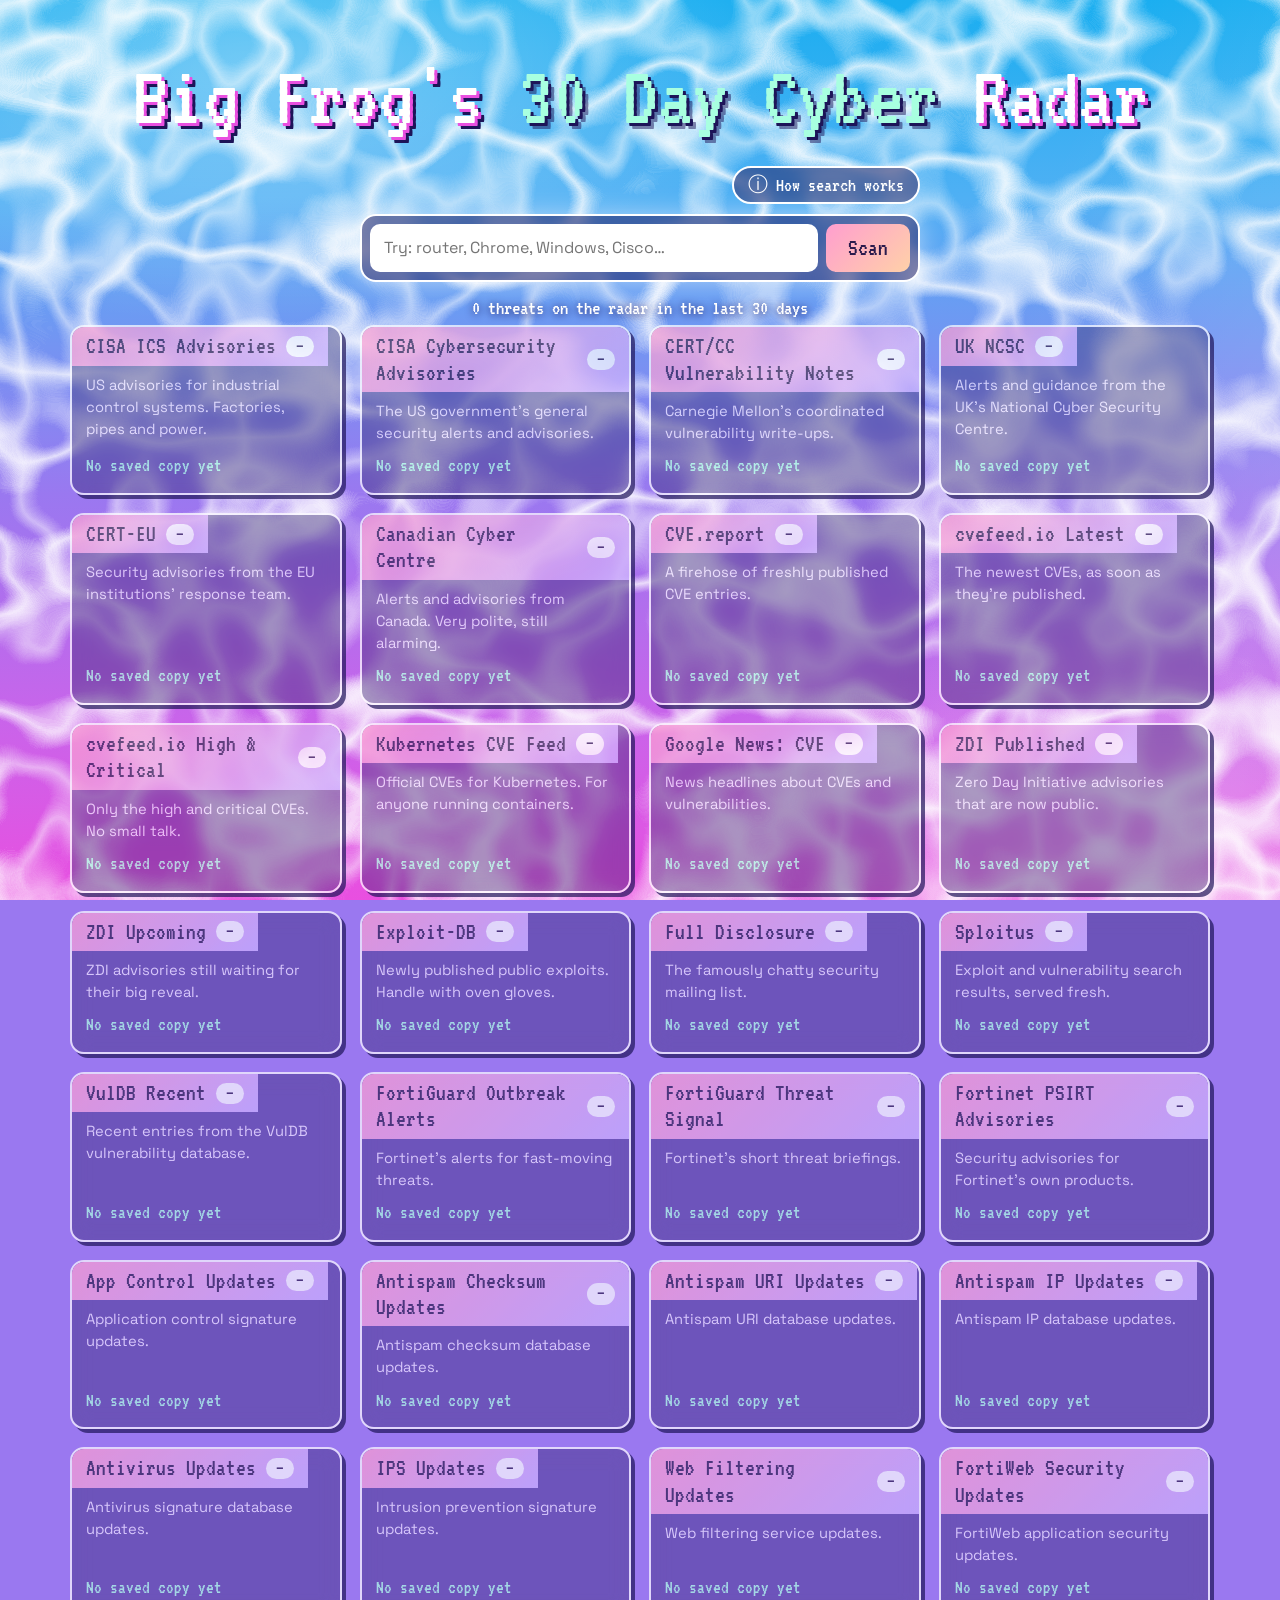
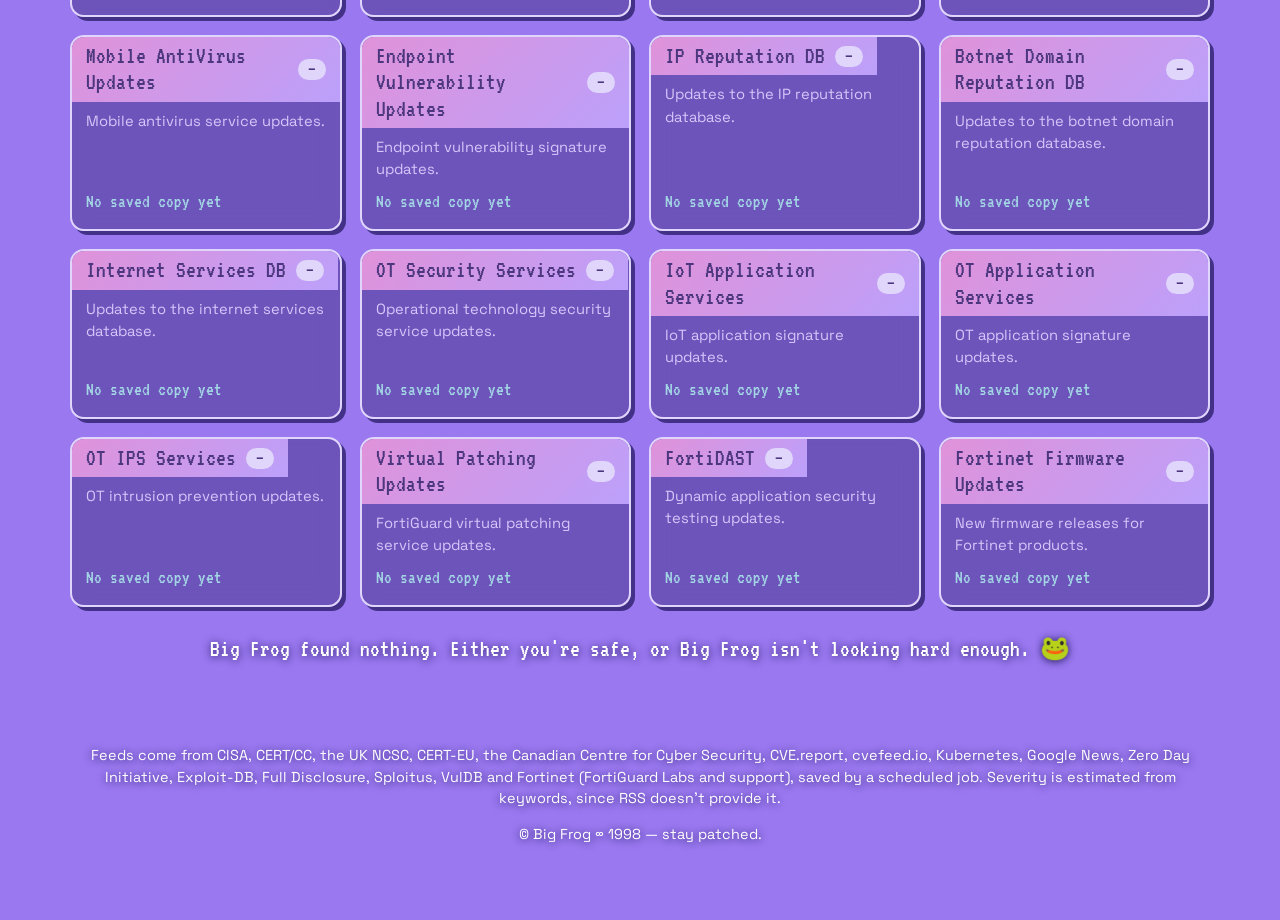
==== commit f28dac3a: "updates and name change" ====
--- a/index.html
+++ b/index.html
@@ -3,8 +3,8 @@
 <head>
 <meta charset="utf-8">
 <meta name="viewport" content="width=device-width, initial-scale=1">
-<title>Glorbus' 30 Day Cyber Radar</title>
-<meta name="description" content="Glorbus scours the internet for security threats so you can panic in pastel.">
+<title>Big Frog's 30 Day Cyber Radar</title>
+<meta name="description" content="Big Frog scours the internet for security threats so you can panic in pastel.">
 <link rel="preconnect" href="https://fonts.googleapis.com">
 <link href="https://fonts.googleapis.com/css2?family=VT323&family=Space+Grotesk:wght@400;600;700&display=swap" rel="stylesheet">
 <link rel="stylesheet" href="css/style.css">
@@ -32,14 +32,14 @@
   <i class="glow"></i>
 </div>
 <header class="hero">
-  <h1>Glorbus' <span>30 Day Cyber</span> Radar</h1>
+  <h1>Big Frog's <span>30 Day Cyber</span> Radar</h1>
 
   <div class="searchwrap">
     <details class="info">
       <summary><span aria-hidden="true">ⓘ</span> How search works</summary>
       <div class="info-body">
-        <p>Type the name of any software or hardware, like <b>Chrome</b>, <b>Cisco</b> or <b>router</b>. Glorbus checks every headline, summary and tag in every feed and shows only the feeds that have matching stories.</p>
-        <p>Open a feed box to see its stories, with matches highlighted. Search updates as you type, and the severity buttons narrow the results further. It only searches the data already loaded on this page, not the whole internet.</p>
+        <p>Type the name of any software or hardware, like <b>Chrome</b>, <b>Cisco</b> or <b>router</b>. Big Frog checks every headline, summary and tag in every feed and shows only the feeds that have matching stories.</p>
+        <p>Open a feed box to see its stories, with matches highlighted. Search updates as you type. It only searches the data already loaded on this page, not the whole internet.</p>
       </div>
     </details>
 
@@ -53,14 +53,8 @@
 </header>
 
 <main>
-  <div class="filters" id="filters" role="group" aria-label="Filter by severity">
-    <button data-sev="all" aria-pressed="true">All</button>
-    <button data-sev="critical" aria-pressed="false">Critical</button>
-    <button data-sev="high" aria-pressed="false">High</button>
-    <button data-sev="medium" aria-pressed="false">Medium</button>
-  </div>
   <div class="tiles" id="feed"></div>
-  <p class="empty" id="empty" hidden>Glorbus found nothing. Either you're safe, or Glorbus isn't looking hard enough. 🌴</p>
+  <p class="empty" id="empty" hidden>Big Frog found nothing. Either you're safe, or Big Frog isn't looking hard enough. 🐸</p>
 </main>
 
 <dialog id="dlg" aria-labelledby="dtitle">
@@ -77,7 +71,7 @@
 <footer>
   <p>Feeds come from CISA, CERT/CC, the UK NCSC, CERT-EU, the Canadian Centre for Cyber Security, CVE.report, cvefeed.io, Kubernetes, Google News, Zero Day Initiative, Exploit-DB, Full Disclosure, Sploitus, VulDB and Fortinet (FortiGuard Labs and support), saved by a scheduled job. Severity is estimated from keywords, since RSS doesn't provide it.</p>
   <p id="updated"></p>
-  <p>© Glorbus ∞ 1998 — stay patched.</p>
+  <p>© Big Frog ∞ 1998 — stay patched.</p>
 </footer>
 <script src="js/app.js"></script>
 </body>
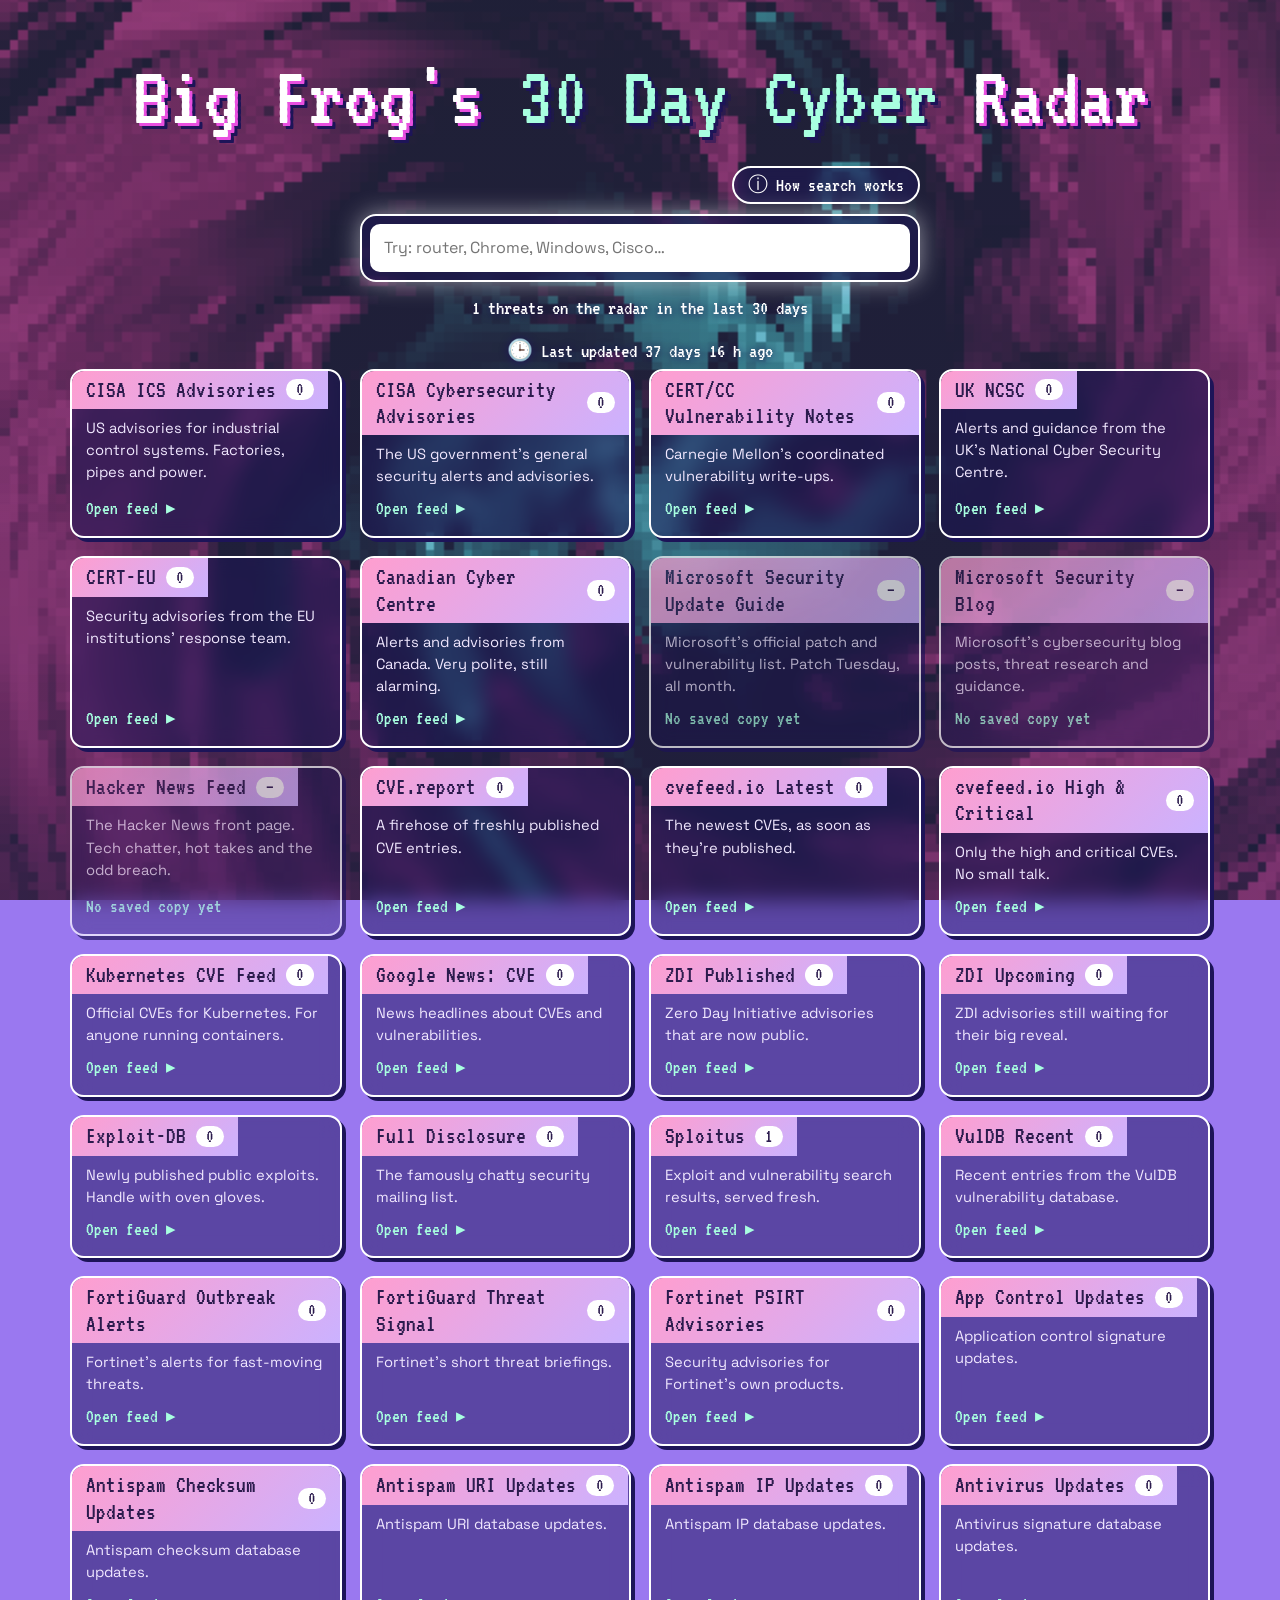
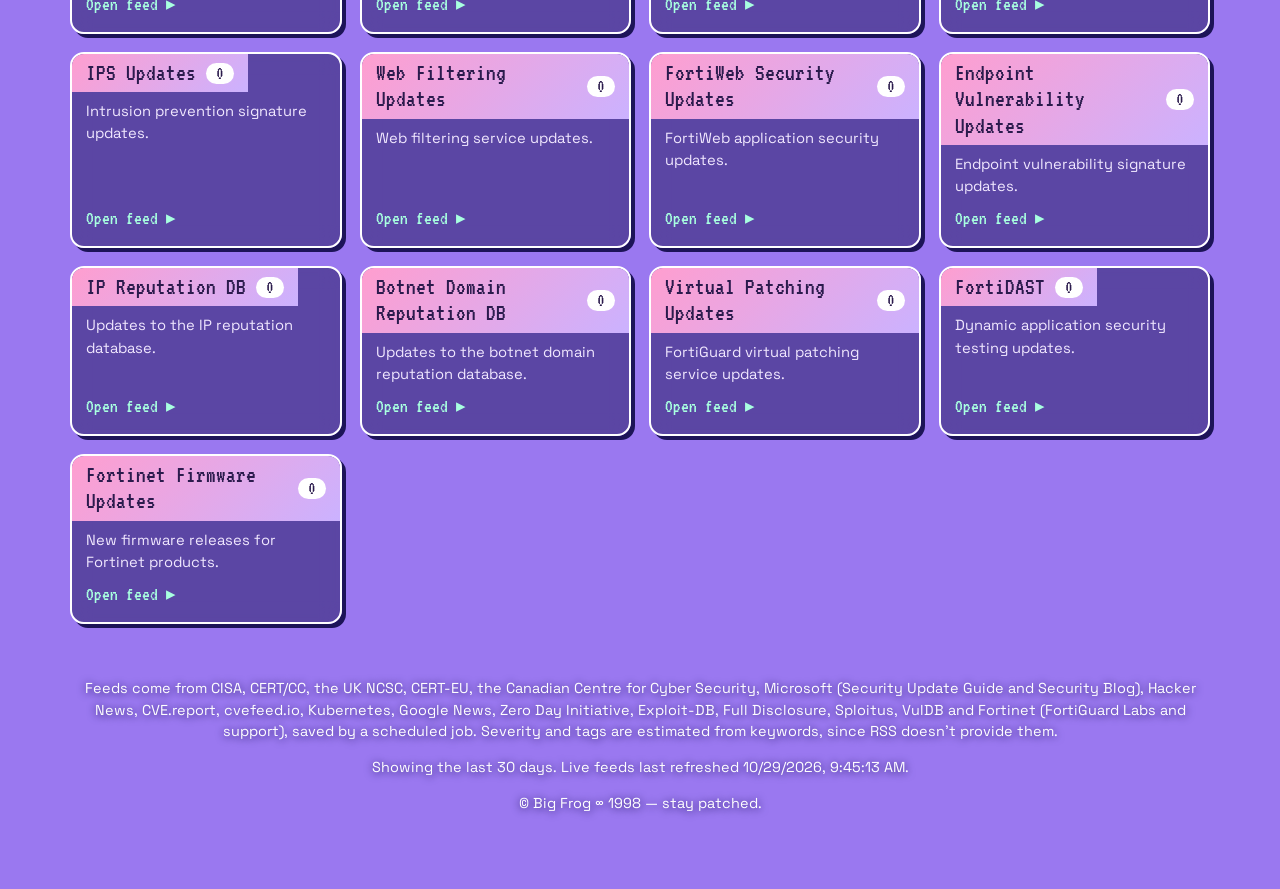
==== commit 2dbc541c: "more updates UwU" ====
--- a/index.html
+++ b/index.html
@@ -11,45 +11,23 @@
 </head>
 <body>
 <div class="pool" aria-hidden="true">
-  <svg class="caus c1" width="100%" height="100%" preserveAspectRatio="none" focusable="false">
-    <filter id="w1" x="0" y="0" width="100%" height="100%">
-      <feTurbulence type="fractalNoise" baseFrequency="0.007 0.011" numOctaves="2" seed="4"/>
-      <feColorMatrix type="matrix" values="0 0 0 0 1  0 0 0 0 1  0 0 0 0 1  1 0 0 0 0"/>
-      <feComponentTransfer><feFuncA type="table" tableValues="0 0 0 0 0 1 0 0 0 0 0"/></feComponentTransfer>
-      <feGaussianBlur stdDeviation=".7"/>
-    </filter>
-    <rect width="100%" height="100%" filter="url(#w1)"/>
-  </svg>
-  <svg class="caus c2" width="100%" height="100%" preserveAspectRatio="none" focusable="false">
-    <filter id="w2" x="0" y="0" width="100%" height="100%">
-      <feTurbulence type="fractalNoise" baseFrequency="0.011 0.008" numOctaves="2" seed="11"/>
-      <feColorMatrix type="matrix" values="0 0 0 0 1  0 0 0 0 1  0 0 0 0 1  1 0 0 0 0"/>
-      <feComponentTransfer><feFuncA type="table" tableValues="0 0 0 0 0 1 0 0 0 0 0"/></feComponentTransfer>
-      <feGaussianBlur stdDeviation=".7"/>
-    </filter>
-    <rect width="100%" height="100%" filter="url(#w2)"/>
-  </svg>
-  <i class="glow"></i>
+  <canvas id="iri"></canvas>
 </div>
 <header class="hero">
   <h1>Big Frog's <span>30 Day Cyber</span> Radar</h1>
 
   <div class="searchwrap">
-    <details class="info">
-      <summary><span aria-hidden="true">ⓘ</span> How search works</summary>
-      <div class="info-body">
-        <p>Type the name of any software or hardware, like <b>Chrome</b>, <b>Cisco</b> or <b>router</b>. Big Frog checks every headline, summary and tag in every feed and shows only the feeds that have matching stories.</p>
-        <p>Open a feed box to see its stories, with matches highlighted. Search updates as you type. It only searches the data already loaded on this page, not the whole internet.</p>
-      </div>
-    </details>
+    <div class="info">
+      <button type="button" id="infoBtn" aria-haspopup="dialog"><span aria-hidden="true">ⓘ</span> How search works</button>
+    </div>
 
     <form class="search" role="search" id="searchForm">
       <label for="q" class="sr">Search software or hardware</label>
       <input id="q" type="search" placeholder="Try: router, Chrome, Windows, Cisco…" autocomplete="off">
-      <button type="submit">Scan</button>
     </form>
   </div>
   <p id="status" class="status" role="status" aria-live="polite"></p>
+  <p id="ago" class="status"></p>
 </header>
 
 <main>
@@ -57,22 +35,43 @@
   <p class="empty" id="empty" hidden>Big Frog found nothing. Either you're safe, or Big Frog isn't looking hard enough. 🐸</p>
 </main>
 
+<dialog id="idlg" class="small" aria-labelledby="ititle">
+  <div class="dwrap">
+    <div class="dhead">
+      <div><h2 id="ititle">How search works</h2></div>
+      <button type="button" class="xbtn" id="iclose" aria-label="Close">✕</button>
+    </div>
+    <div class="ibody">
+      <p>Type the name of any software or hardware, like <b>Chrome</b>, <b>Cisco</b> or <b>router</b>. Big Frog checks every headline, summary and tag in every feed and shows only the feeds that have matching stories.</p>
+      <p>Open a feed box to see its stories, with matches highlighted. Inside a feed you can sort by date (newest first) or by severity. Search updates as you type. It only searches the data already loaded on this page, not the whole internet.</p>
+      <p>Big Frog also sticks tags on stories: <b>pink</b> for topics (ransomware, zero-day, phishing…), <b>lavender</b> for vendors and products, and <b>mint</b> for the source's own labels. Click a tag to search for it.</p>
+    </div>
+  </div>
+</dialog>
+
 <dialog id="dlg" aria-labelledby="dtitle">
   <div class="dwrap">
     <div class="dhead">
       <div><h2 id="dtitle"></h2><p id="ddesc"></p></div>
       <span id="dcount" class="dcount"></span>
-      <button type="button" id="dclose" aria-label="Close feed">✕</button>
+      <button type="button" class="xbtn" id="dclose" aria-label="Close feed">✕</button>
+    </div>
+    <div class="dsort" role="group" aria-label="Sort items">
+      <span>Sort by</span>
+      <button type="button" class="sortbtn" data-sort="date" aria-pressed="true">Date</button>
+      <button type="button" class="sortbtn" data-sort="sev" aria-pressed="false">Severity</button>
     </div>
     <div class="dgrid" id="dgrid"></div>
   </div>
 </dialog>
 
 <footer>
-  <p>Feeds come from CISA, CERT/CC, the UK NCSC, CERT-EU, the Canadian Centre for Cyber Security, CVE.report, cvefeed.io, Kubernetes, Google News, Zero Day Initiative, Exploit-DB, Full Disclosure, Sploitus, VulDB and Fortinet (FortiGuard Labs and support), saved by a scheduled job. Severity is estimated from keywords, since RSS doesn't provide it.</p>
+  <p>Feeds come from CISA, CERT/CC, the UK NCSC, CERT-EU, the Canadian Centre for Cyber Security, Microsoft (Security Update Guide and Security Blog), Hacker News, CVE.report, cvefeed.io, Kubernetes, Google News, Zero Day Initiative, Exploit-DB, Full Disclosure, Sploitus, VulDB and Fortinet (FortiGuard Labs and support), saved by a scheduled job. Severity and tags are estimated from keywords, since RSS doesn't provide them.</p>
   <p id="updated"></p>
   <p>© Big Frog ∞ 1998 — stay patched.</p>
 </footer>
+<script src="js/balatro.js"></script>
 <script src="js/app.js"></script>
+<script src="js/ago.js"></script>
 </body>
 </html>
--- a/css/style.css
+++ b/css/style.css
@@ -7,21 +7,13 @@
 html{scroll-behavior:smooth}
 body{margin:0;min-height:100vh;color:var(--ink);font-family:var(--body);line-height:1.5;overflow-x:hidden;background:var(--bg1)}
 
-/* ---------- Pool water: cyan > violet > hot pink, with caustic ripple lines ---------- */
+/* ---------- Background: WebGL iridescence (js/iridescence.js) over a CSS gradient fallback ---------- */
 .pool{position:fixed;inset:0;z-index:0;overflow:hidden;pointer-events:none;
   background:linear-gradient(180deg,#1aaef0 0%,#4fb0f4 22%,#9a78f0 55%,#c964ea 80%,#e94fe0 100%)}
-.caus{position:absolute;inset:-12%;width:124%;height:124%;mix-blend-mode:screen}
-.c1{opacity:.75;animation:drift1 22s ease-in-out infinite alternate}
-.c2{opacity:.5;animation:drift2 30s ease-in-out infinite alternate}
-.glow{position:absolute;inset:0;display:block;
-  background:
-   radial-gradient(ellipse 60% 40% at 20% 8%,rgba(255,255,255,.35),transparent 70%),
-   radial-gradient(ellipse 50% 35% at 85% 95%,rgba(255,255,255,.25),transparent 70%),
-   linear-gradient(115deg,transparent 35%,rgba(255,255,255,.14) 48%,transparent 60%) 0 0/220% 100%;
-  animation:sheen 16s ease-in-out infinite alternate}
-@keyframes drift1{from{transform:translate(-2%,-1%) scale(1) rotate(0)}to{transform:translate(3%,2%) scale(1.08) rotate(1.5deg)}}
-@keyframes drift2{from{transform:translate(3%,2%) scale(1.1) rotate(0)}to{transform:translate(-3%,-2%) scale(1) rotate(-2deg)}}
-@keyframes sheen{to{background-position:0 0,0 0,-120% 0}}
+#iri{position:absolute;inset:0;width:100%;height:100%;display:block;opacity:0;transition:opacity .8s}
+#iri.on{opacity:1}
+/* soft deep-violet veil keeps white text readable on the bright shader */
+.pool::after{content:"";position:absolute;inset:0;background:linear-gradient(180deg,rgba(29,20,88,.28),rgba(29,20,88,.38))}
 
 .hero,main,footer{position:relative;z-index:1;max-width:1180px;margin:0 auto;padding:0 20px}
 .hero{text-align:center;padding-top:56px}
@@ -32,27 +24,17 @@
 .search{display:flex;gap:8px;padding:8px;border-radius:16px;background:var(--card);
   border:2px solid #fff;box-shadow:0 0 24px rgba(255,255,255,.5);backdrop-filter:blur(8px)}
 
-/* clickable info box, right-aligned above the search bar */
+/* info button, right-aligned above the search bar; opens an overlay so nothing shifts */
 .info{margin:0 0 10px;text-align:right}
-.info summary{display:inline-block;list-style:none;cursor:pointer;padding:2px 14px;border-radius:99px;border:2px solid #fff;
-  background:var(--card);backdrop-filter:blur(8px);font-family:var(--display);font-size:1.25rem;user-select:none}
-.info summary::-webkit-details-marker{display:none}
-.info summary:hover,.info[open] summary{background:#fff;color:#2b1b4d}
-.info-body{margin-top:8px;padding:12px 16px;text-align:left;border-radius:14px;border:2px solid #fff;
-  background:rgba(29,20,88,.72);backdrop-filter:blur(10px);box-shadow:4px 4px 0 var(--deep);font-size:.95rem}
-.info-body p{margin:0 0 8px}.info-body p:last-child{margin:0}
-.info-body b{color:var(--mint)}
+.info button{padding:2px 14px;border-radius:99px;border:2px solid #fff;color:var(--ink);
+  background:var(--card);backdrop-filter:blur(8px);font-family:var(--display);font-size:1.25rem}
+.info button:hover{background:#fff;color:#2b1b4d}
 
 input{flex:1;min-width:0;padding:12px 14px;border:0;border-radius:10px;font:inherit;background:#fff;color:#2b1b4d}
 button{font:inherit;cursor:pointer}
-.search button{padding:0 22px;border:0;border-radius:10px;background:linear-gradient(135deg,var(--pink),var(--peach));
-  color:#2b1b4d;font-family:var(--display);font-size:1.5rem}
 :focus-visible{outline:3px solid var(--mint);outline-offset:2px}
 .sr{position:absolute;width:1px;height:1px;overflow:hidden;clip:rect(0 0 0 0)}
 .status{font-family:var(--display);font-size:1.3rem;color:#fff;min-height:1.6em;margin:10px 0 0;text-shadow:0 1px 8px var(--deep)}
-.filters{display:flex;flex-wrap:wrap;gap:8px;justify-content:center;margin:20px 0}
-.filters button{padding:4px 16px;border-radius:99px;border:2px solid #fff;background:var(--card);color:var(--ink);font-family:var(--display);font-size:1.25rem;backdrop-filter:blur(6px)}
-.filters button[aria-pressed=true]{background:#fff;color:#2b1b4d}
 
 /* one collapsed box per source */
 .tiles{display:grid;grid-template-columns:repeat(auto-fill,minmax(240px,1fr));gap:18px}
@@ -67,10 +49,11 @@
 .go{padding:0 14px;font-family:var(--display);font-size:1.2rem;color:var(--mint)}
 .tile.off{opacity:.7}
 
-/* pop-up window with the items */
+/* pop-up windows */
 dialog{width:min(1100px,94vw);max-height:90vh;padding:0;border:2px solid #fff;border-radius:18px;color:var(--ink);
   background:rgba(29,20,88,.92);box-shadow:8px 8px 0 var(--deep);overflow:hidden}
 dialog[open]{display:block}
+dialog.small{width:min(520px,94vw)}
 dialog::backdrop{background:rgba(29,20,88,.6);backdrop-filter:blur(4px)}
 .dwrap{display:flex;flex-direction:column;max-height:90vh}
 .dhead{display:flex;align-items:center;gap:14px;padding:12px 18px;background:linear-gradient(135deg,var(--pink),var(--lav));color:#2b1b4d}
@@ -78,9 +61,18 @@
 .dhead h2{margin:0;font-family:var(--display);font-weight:400;font-size:2rem;line-height:1}
 .dhead p{margin:2px 0 0;font-size:.9rem}
 .dcount{font-family:var(--display);font-size:1.2rem;background:#fff;border-radius:99px;padding:0 12px;white-space:nowrap}
-#dclose{width:38px;height:38px;border-radius:50%;border:2px solid #2b1b4d;background:#fff;color:#2b1b4d;font-size:1.1rem;flex:none}
-#dclose:hover{background:var(--mint)}
-.dgrid{display:grid;grid-template-columns:repeat(auto-fill,minmax(260px,1fr));gap:14px;padding:18px;overflow-y:auto;align-items:start}
+.xbtn{width:38px;height:38px;border-radius:50%;border:2px solid #2b1b4d;background:#fff;color:#2b1b4d;font-size:1.1rem;flex:none}
+.xbtn:hover{background:var(--mint)}
+.ibody{padding:16px 20px 6px;overflow-y:auto;font-size:.98rem}
+.ibody p{margin:0 0 12px}
+.ibody b{color:var(--mint)}
+
+/* sort toggle */
+.dsort{display:flex;align-items:center;gap:8px;padding:10px 18px 0;font-family:var(--display);font-size:1.2rem;color:var(--lav)}
+.sortbtn{padding:0 14px;border-radius:99px;border:2px solid #fff;background:var(--card);color:var(--ink);font-family:var(--display);font-size:1.2rem}
+.sortbtn[aria-pressed=true]{background:#fff;color:#2b1b4d}
+
+.dgrid{display:grid;grid-template-columns:repeat(auto-fill,minmax(260px,1fr));gap:14px;padding:14px 18px 18px;overflow-y:auto;align-items:start}
 .dgrid .none{grid-column:1/-1}
 .none{margin:0;padding:14px;border-radius:12px;background:var(--card);text-align:center;font-family:var(--display);font-size:1.2rem}
 .item{padding:16px 18px;border-radius:14px;background:var(--card);border:1px solid rgba(255,255,255,.4);
@@ -92,8 +84,14 @@
 .item h3 a{color:inherit;text-decoration:none}
 .item h3 a:hover{text-decoration:underline wavy var(--pink)}
 .item p{margin:0 0 8px;color:#f1e8ff;font-size:.95rem}
+
+/* tags: clickable chips. topic = pink fill, vendor = lavender fill, feed's own category = mint outline */
 .tags{display:flex;flex-wrap:wrap;gap:6px}
-.tags span{font-size:.8rem;padding:2px 9px;border-radius:99px;border:1px solid var(--mint);color:var(--mint)}
+.tag{font-size:.8rem;line-height:1.4;padding:2px 9px;border-radius:99px;border:1px solid var(--mint);background:transparent;color:var(--mint)}
+.tag:hover{background:var(--mint);color:#2b1b4d}
+.tag.k-topic{background:var(--pink);border-color:var(--pink);color:#2b1b4d;font-weight:600}
+.tag.k-vendor{background:var(--lav);border-color:var(--lav);color:#2b1b4d}
+.tag.k-topic:hover,.tag.k-vendor:hover{background:#fff;border-color:#fff}
 mark{background:var(--peach);color:#2b1b4d;border-radius:3px;padding:0 2px}
 .retry{padding:2px 12px;border-radius:99px;border:2px solid #fff;background:var(--pink);color:#2b1b4d;font-family:var(--display);font-size:1.1rem}
 .empty{text-align:center;font-family:var(--display);font-size:1.5rem;color:#fff;text-shadow:0 1px 8px var(--deep)}
@@ -101,5 +99,4 @@
 code{color:var(--deep);background:var(--mint);padding:0 4px;border-radius:4px;text-shadow:none}
 @media(prefers-reduced-motion:reduce){
   *{transition:none!important;scroll-behavior:auto!important}
-  .caus,.glow{animation:none!important}
 }
